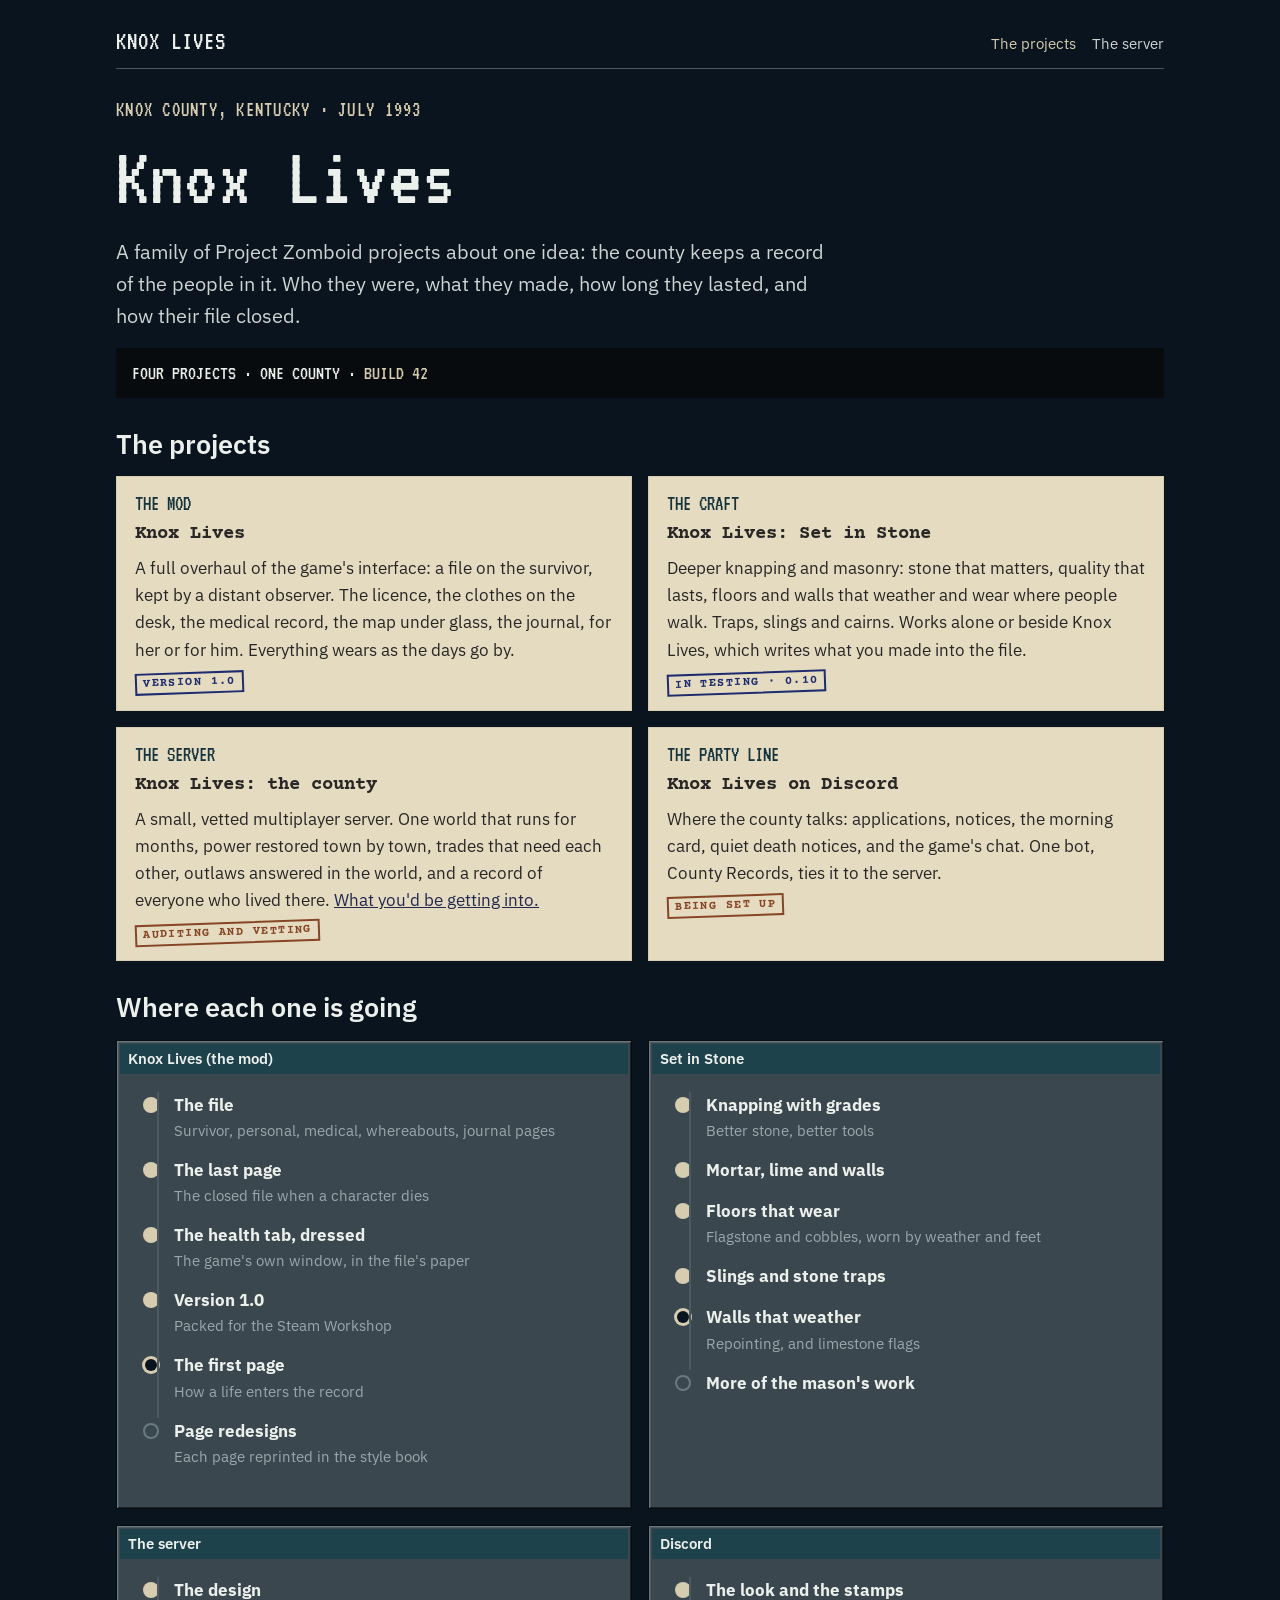
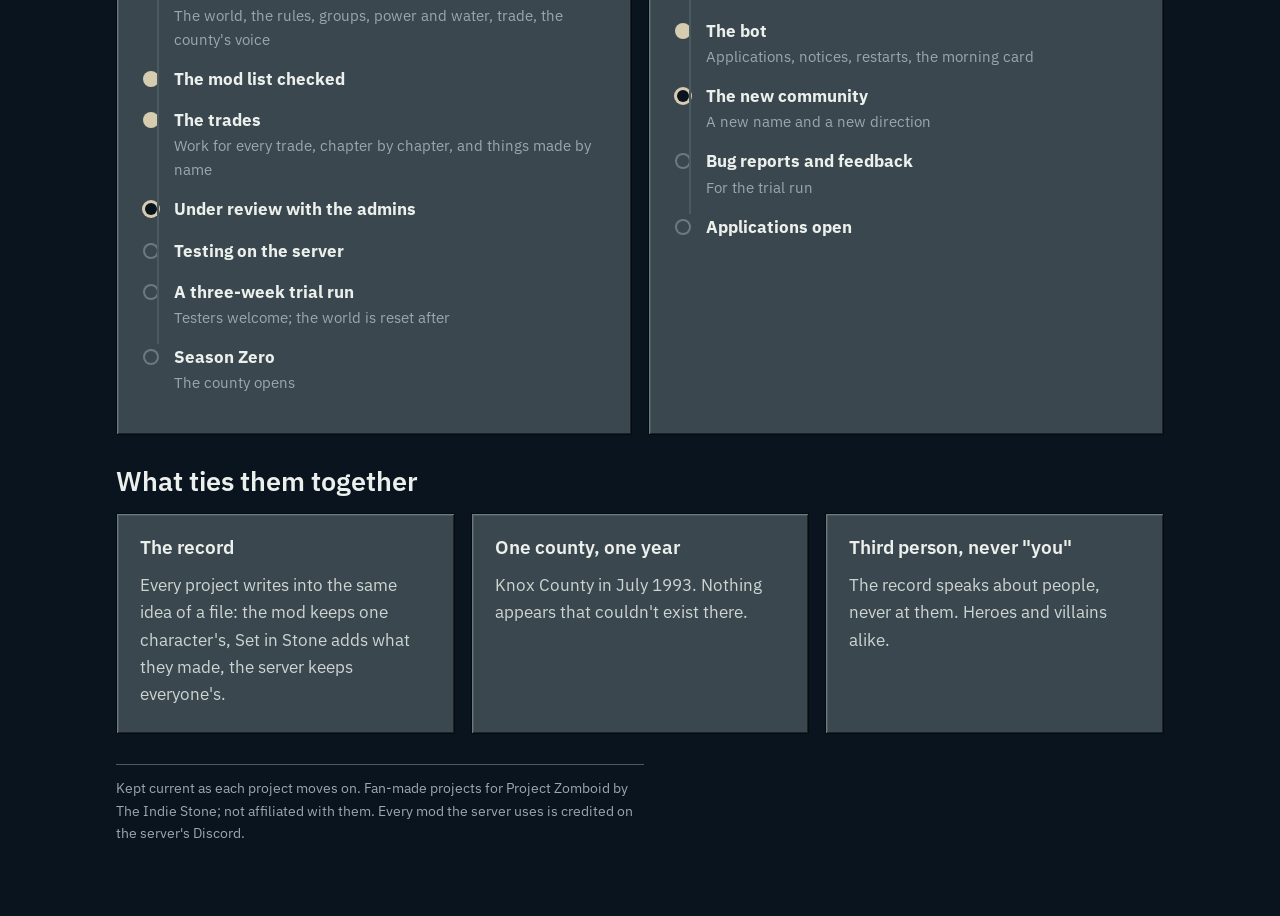
==== index.html @ 2c4558ef "The server's road: the trades designed; the admins' briefing rebuilt with the trades' choices Co-Aut" ====
<!DOCTYPE html>
<html lang="en">
<head>
<meta charset="UTF-8">
<meta name="robots" content="noindex, nofollow">
<meta name="viewport" content="width=device-width, initial-scale=1, viewport-fit=cover">
<title>Knox Lives</title>
<meta name="description" content="Knox Lives: a Project Zomboid mod, a stone-working mod, and a small vetted server set in Knox County, July 1993. What each is, where it stands, and what comes next.">
<link rel="preconnect" href="https://fonts.googleapis.com">
<link rel="stylesheet" href="https://fonts.googleapis.com/css2?family=IBM+Plex+Sans:wght@400;600&family=Courier+Prime:wght@400;700&family=VT323&family=Reenie+Beanie&display=swap">
<link rel="stylesheet" href="hub.css">
</head>
<body>
<div class="desk">
  <header class="top"><b>KNOX LIVES</b>
    <nav aria-label="Knox Lives"><a href="index.html" aria-current="page">The projects</a><a href="server.html">The server</a></nav>
  </header>

  <section>
    <p class="eyebrow">Knox County, Kentucky · July 1993</p>
    <h1>Knox Lives</h1>
    <p class="lede">A family of Project Zomboid projects about one idea: the county keeps a record of the people in it. Who they were, what they made, how long they lasted, and how their file closed.</p>
    <div class="term">FOUR PROJECTS · ONE COUNTY · <i>BUILD 42</i></div>
  </section>

  <section aria-labelledby="p">
    <h2 id="p">The projects</h2>
    <div class="grid two">
      <article class="paper"><span class="k">THE MOD</span><h3>Knox Lives</h3>
        <p>A full overhaul of the game's interface: a file on the survivor, kept by a distant observer. The licence, the clothes on the desk, the medical record, the map under glass, the journal, for her or for him. Everything wears as the days go by.</p>
        <span class="stamp navy">version 1.0</span></article>
      <article class="paper"><span class="k">THE CRAFT</span><h3>Knox Lives: Set in Stone</h3>
        <p>Deeper knapping and masonry: stone that matters, quality that lasts, floors and walls that weather and wear where people walk. Traps, slings and cairns. Works alone or beside Knox Lives, which writes what you made into the file.</p>
        <span class="stamp navy">in testing · 0.10</span></article>
      <article class="paper"><span class="k">THE SERVER</span><h3>Knox Lives: the county</h3>
        <p>A small, vetted multiplayer server. One world that runs for months, power restored town by town, trades that need each other, outlaws answered in the world, and a record of everyone who lived there. <a href="server.html">What you'd be getting into.</a></p>
        <span class="stamp sun">auditing and vetting</span></article>
      <article class="paper"><span class="k">THE PARTY LINE</span><h3>Knox Lives on Discord</h3>
        <p>Where the county talks: applications, notices, the morning card, quiet death notices, and the game's chat. One bot, County Records, ties it to the server.</p>
        <span class="stamp sun">being set up</span></article>
    </div>
  </section>

  <section aria-labelledby="r">
    <h2 id="r">Where each one is going</h2>
    <div class="grid two">
      <div class="win"><div class="tb">Knox Lives (the mod)</div><div class="wb"><ol class="road">
        <li class="done"><div><b>The file</b><span>Survivor, personal, medical, whereabouts, journal pages</span></div></li>
        <li class="done"><div><b>The last page</b><span>The closed file when a character dies</span></div></li>
        <li class="done"><div><b>The health tab, dressed</b><span>The game's own window, in the file's paper</span></div></li>
        <li class="done"><div><b>Version 1.0</b><span>Packed for the Steam Workshop</span></div></li>
        <li class="now"><div><b>The first page</b><span>How a life enters the record</span></div></li>
        <li><div><b>Page redesigns</b><span>Each page reprinted in the style book</span></div></li>
      </ol></div></div>
      <div class="win"><div class="tb">Set in Stone</div><div class="wb"><ol class="road">
        <li class="done"><div><b>Knapping with grades</b><span>Better stone, better tools</span></div></li>
        <li class="done"><div><b>Mortar, lime and walls</b></div></li>
        <li class="done"><div><b>Floors that wear</b><span>Flagstone and cobbles, worn by weather and feet</span></div></li>
        <li class="done"><div><b>Slings and stone traps</b></div></li>
        <li class="now"><div><b>Walls that weather</b><span>Repointing, and limestone flags</span></div></li>
        <li><div><b>More of the mason's work</b></div></li>
      </ol></div></div>
      <div class="win"><div class="tb">The server</div><div class="wb"><ol class="road">
        <li class="done"><div><b>The design</b><span>The world, the rules, groups, power and water, trade, the county's voice</span></div></li>
        <li class="done"><div><b>The mod list checked</b></div></li>
        <li class="done"><div><b>The trades</b><span>Work for every trade, chapter by chapter, and things made by name</span></div></li>
        <li class="now"><div><b>Under review with the admins</b></div></li>
        <li><div><b>Testing on the server</b></div></li>
        <li><div><b>A three-week trial run</b><span>Testers welcome; the world is reset after</span></div></li>
        <li><div><b>Season Zero</b><span>The county opens</span></div></li>
      </ol></div></div>
      <div class="win"><div class="tb">Discord</div><div class="wb"><ol class="road">
        <li class="done"><div><b>The look and the stamps</b></div></li>
        <li class="done"><div><b>The bot</b><span>Applications, notices, restarts, the morning card</span></div></li>
        <li class="now"><div><b>The new community</b><span>A new name and a new direction</span></div></li>
        <li><div><b>Bug reports and feedback</b><span>For the trial run</span></div></li>
        <li><div><b>Applications open</b></div></li>
      </ol></div></div>
    </div>
  </section>

  <section aria-labelledby="w">
    <h2 id="w">What ties them together</h2>
    <div class="grid">
      <div class="win"><div class="wb"><h3>The record</h3><p>Every project writes into the same idea of a file: the mod keeps one character's, Set in Stone adds what they made, the server keeps everyone's.</p></div></div>
      <div class="win"><div class="wb"><h3>One county, one year</h3><p>Knox County in July 1993. Nothing appears that couldn't exist there.</p></div></div>
      <div class="win"><div class="wb"><h3>Third person, never "you"</h3><p>The record speaks about people, never at them. Heroes and villains alike.</p></div></div>
    </div>
  </section>

  <p class="foot">Kept current as each project moves on. Fan-made projects for Project Zomboid by The Indie Stone; not affiliated with them. Every mod the server uses is credited on the server's Discord.</p>
</div>
</body>
</html>
---- hub.css ----
/* Knox Lives: the county's look, Sign-off (the style book's night, the county's steel cabinet, bone and cream paper with a rust top, sodium the one loud light). The room is the night; paper is the brightest thing on screen; one burnt orange, used rarely. */
:root{
  color-scheme: dark;
  --night:#0A141E; --face:#3B474E; --hi:#6A7A82; --lt:#4B5960; --shadow:#1A2328; --dark:#070B0E;
  --title:#1E424C; --title-deep:#17333B; --title-off:#283238;
  --glow:#ECF0EC; --text:#CDD5D3; --mute:#9AA8AE; --sun:#D6CCB0; --loud:#EE8642;
  --paper:#E5DBC1; --paper-2:#D6CCB0; --ink:#282725; --ballpoint:#22284E; --pencil:#46464A; --stamp:#1E2C6E;
  --ui:"IBM Plex Sans", Arial, sans-serif; --typed:"Courier Prime", "Courier New", monospace;
  --term:"VT323", "Courier New", monospace; --hand:"Reenie Beanie", cursive;
}
*{box-sizing:border-box}
html{background:var(--night)}
body{background:var(--night);color:var(--text);font:17px/1.6 var(--ui);margin:0}
.desk{max-width:1080px;margin:0 auto;padding-block:28px 72px;padding-left:max(16px, env(safe-area-inset-left, 0px));padding-right:max(16px, env(safe-area-inset-right, 0px));display:flex;flex-direction:column;gap:30px}
a{color:#D6CCB0}
a:focus-visible,summary:focus-visible{outline:1px dotted var(--glow);outline-offset:2px}
.top{display:flex;flex-wrap:wrap;justify-content:space-between;align-items:baseline;gap:8px 20px;border-bottom:1px solid var(--lt);padding-bottom:12px}
.top b{font:400 26px/1 var(--term);color:var(--glow);letter-spacing:.04em}
.top nav{display:flex;flex-wrap:wrap;gap:4px 16px;font-size:15px}
.top nav a{color:var(--text);text-decoration:none}
.top nav a[aria-current]{color:var(--sun)}
h1{font:400 clamp(48px,8vw,84px)/1 var(--term);color:var(--glow);margin:0;text-wrap:balance}
h2{font:600 27px/1.2 var(--ui);color:var(--glow);margin:0;text-wrap:balance}
h3{font:600 19px/1.3 var(--ui);color:var(--glow);margin:0}
p{margin:0;max-width:66ch} ul{margin:0;padding-left:22px} li+li{margin-top:5px}
.eyebrow{font:400 21px/1 var(--term);color:var(--sun);letter-spacing:.06em;text-transform:uppercase;margin:0}
.lede{font-size:20px;max-width:60ch}
section{display:flex;flex-direction:column;gap:16px}
.win{background:var(--face);border:1px solid var(--dark);box-shadow:inset 1px 1px 0 var(--hi), inset -1px -1px 0 var(--shadow), inset 2px 2px 0 var(--lt);padding:3px;min-width:0}
.tb{background:var(--title);color:var(--glow);font-weight:600;font-size:15px;padding:3px 8px}
.wb{padding:18px 20px 22px;display:flex;flex-direction:column;gap:12px;min-width:0}
.grid{display:grid;grid-template-columns:repeat(auto-fit,minmax(280px,1fr));gap:16px}
.grid>*{min-width:0}
.paper{background:var(--paper);color:var(--ink);border:1px solid var(--paper-2);padding:16px 18px;display:flex;flex-direction:column;gap:8px}
.paper h3{color:var(--ink);font-family:var(--typed);font-size:19px}
.paper a{color:var(--ballpoint)}
.k{font:400 21px/1 var(--term);color:var(--title-deep)}
.stamp{display:inline-block;font:700 12px/1 var(--typed);letter-spacing:.12em;text-transform:uppercase;padding:3px 6px;border:2px solid currentColor;transform:rotate(-2deg);white-space:nowrap;align-self:flex-start}
.stamp.navy{color:var(--stamp)} .stamp.sun{color:#864626}
.win .stamp.navy{color:#AFC0F0} .win .stamp.sun{color:var(--sun)}
.road{list-style:none;padding:0;margin:0;display:flex;flex-direction:column;gap:0}
.road li{display:grid;grid-template-columns:22px minmax(0,1fr);gap:0 12px;margin:0}
.road li::before{content:"";width:12px;height:12px;border-radius:50%;margin:7px 5px 0;background:var(--face);box-shadow:0 0 0 2px var(--hi)}
.road li.done::before{background:var(--sun);box-shadow:0 0 0 2px var(--sun)}
.road li.now::before{background:var(--night);box-shadow:0 0 0 3px var(--sun)}
.road li>div{padding-bottom:14px;border-left:2px solid var(--lt);margin-left:-17px;padding-left:15px}
.road li:last-child>div{border-left-color:transparent}
.road b{color:var(--glow)}
.road span{display:block;font-size:15px;color:var(--mute)}
.term{background:var(--dark);color:var(--glow);font:20px/1.3 var(--term);padding:12px 16px}
.term i{font-style:normal;color:var(--sun)}
.foot{color:var(--mute);font-size:14px;border-top:1px solid var(--lt);padding-top:12px}
.pencil{font:400 27px/1.1 var(--hand);color:#CDD5D3}
table{border-collapse:collapse;width:100%;font-size:15.5px}
th,td{text-align:left;vertical-align:top;padding:8px 10px;border-bottom:1px solid var(--lt)}
th{background:var(--title-off);color:var(--glow)}
.tw{overflow-x:auto;max-width:100%}
.grid.two{grid-template-columns:repeat(auto-fit,minmax(min(100%,420px),1fr))}
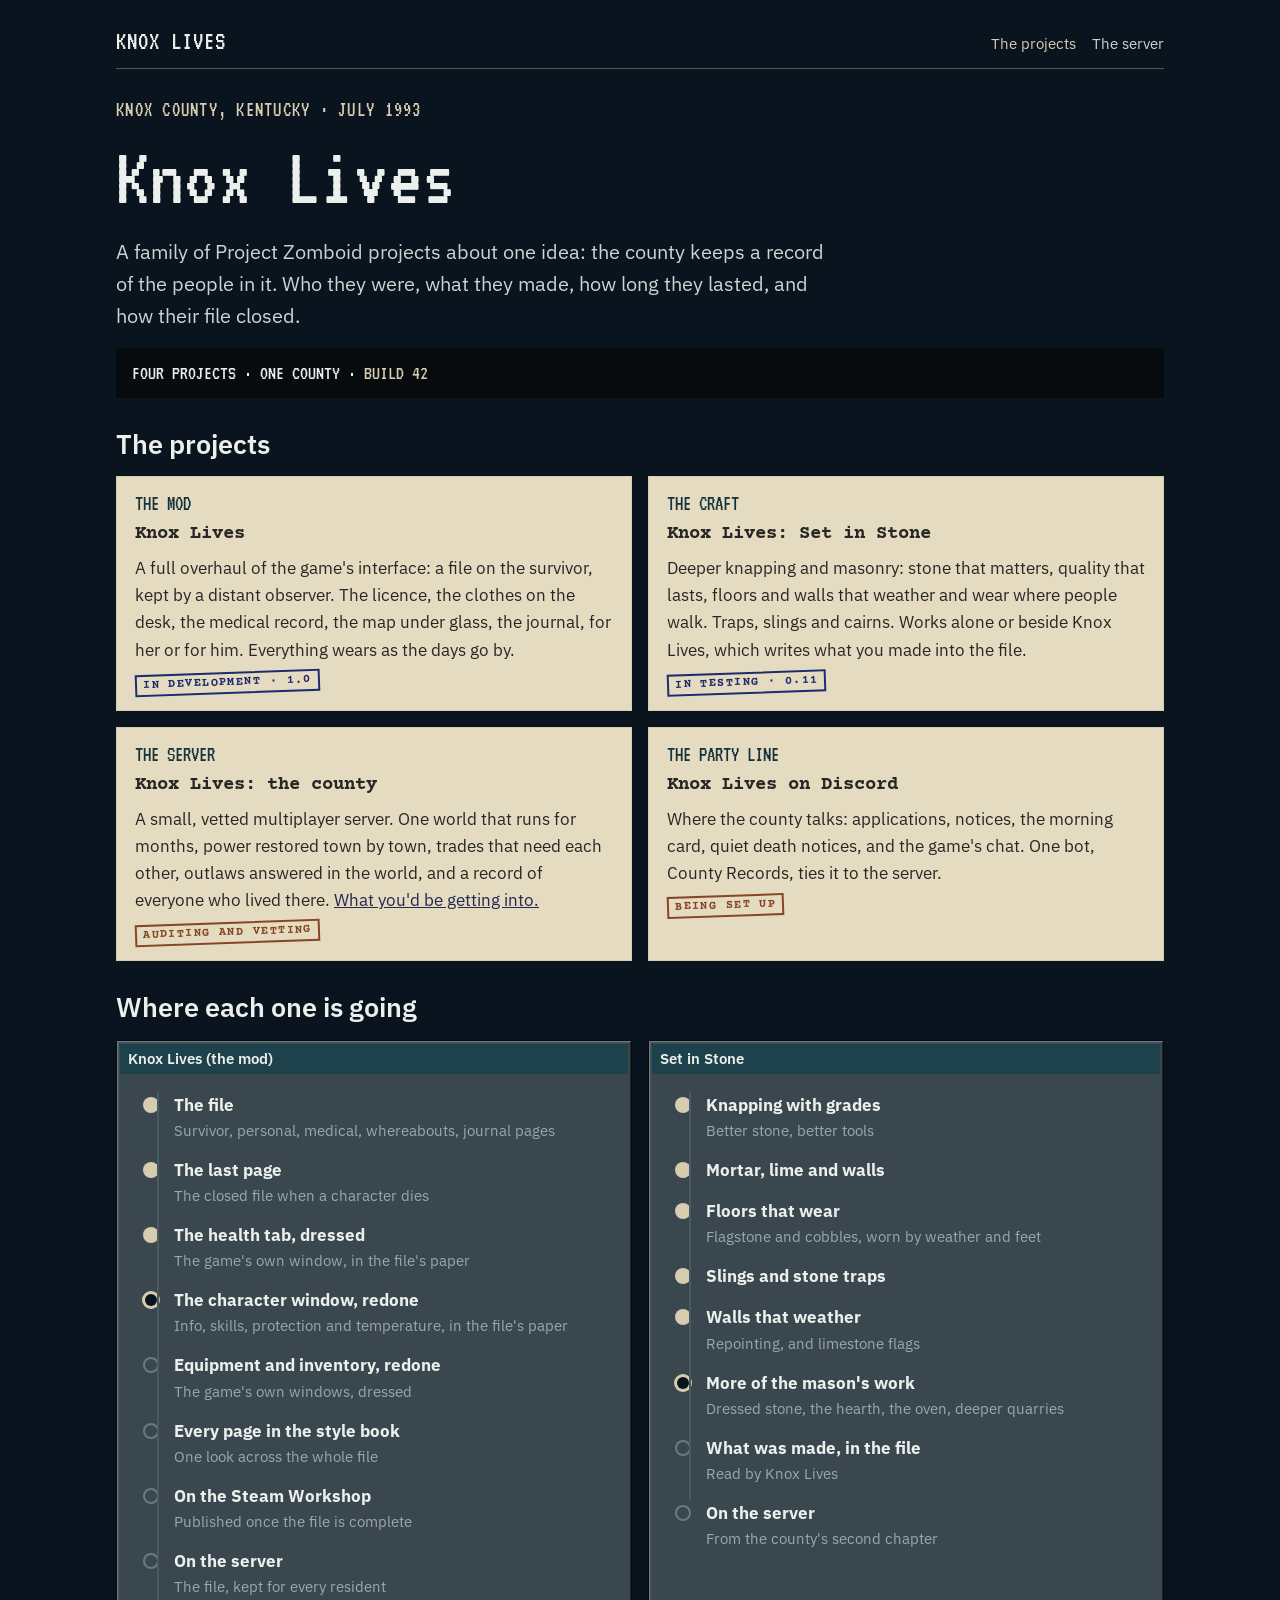
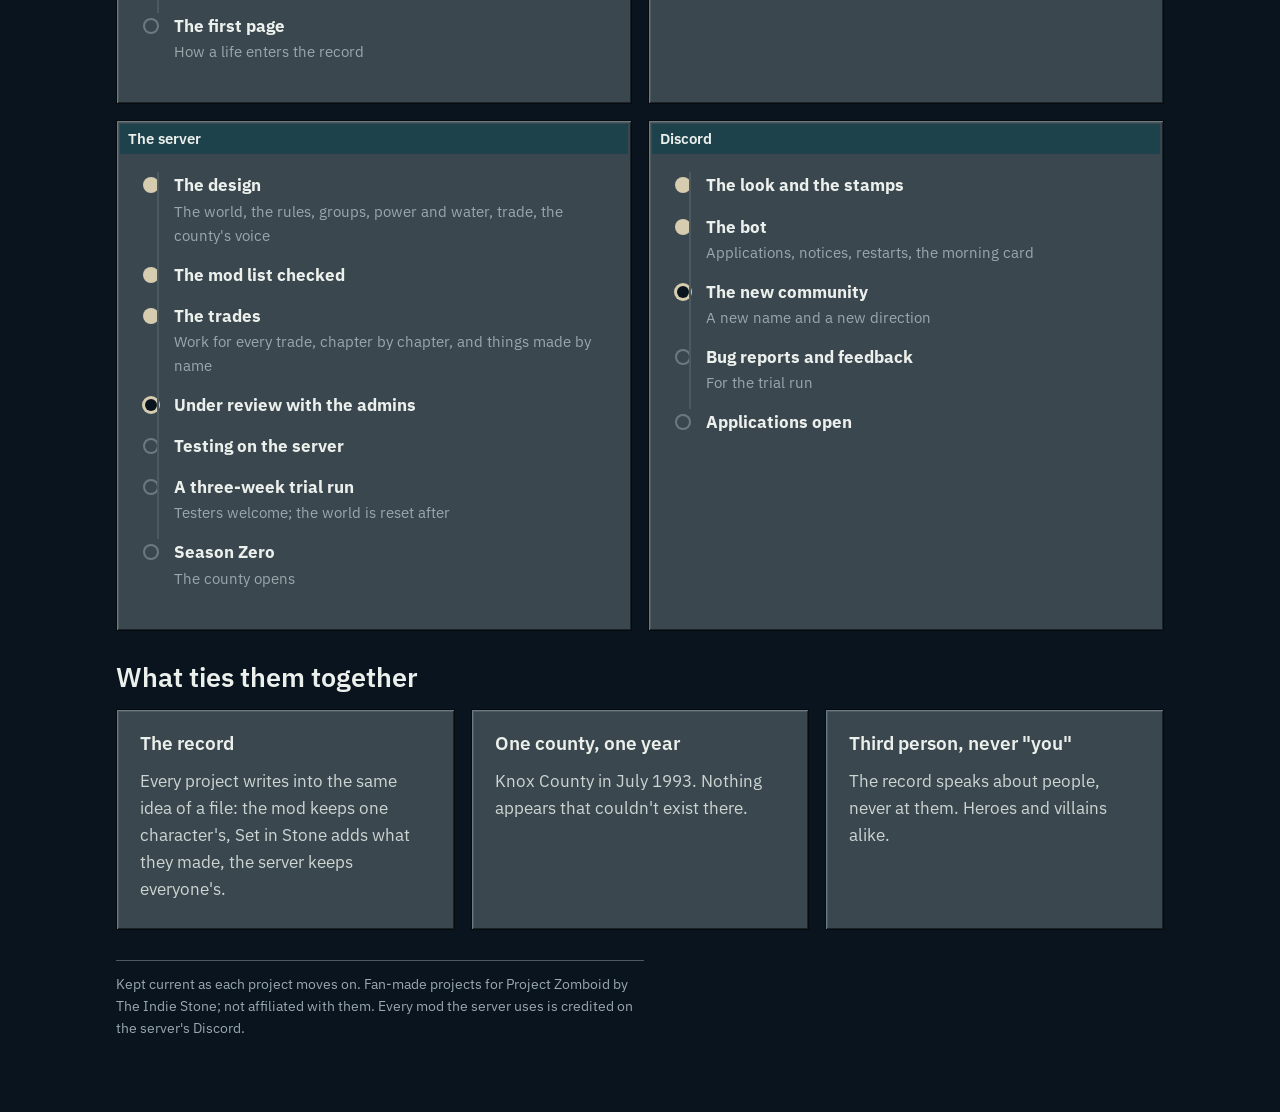
==== commit 6f3065a6: "The roads after 8 Nov: Knox Lives' overhauls before the Workshop, then the server; Set in Stone's wa" ====
--- a/index.html
+++ b/index.html
@@ -28,10 +28,10 @@
     <div class="grid two">
       <article class="paper"><span class="k">THE MOD</span><h3>Knox Lives</h3>
         <p>A full overhaul of the game's interface: a file on the survivor, kept by a distant observer. The licence, the clothes on the desk, the medical record, the map under glass, the journal, for her or for him. Everything wears as the days go by.</p>
-        <span class="stamp navy">version 1.0</span></article>
+        <span class="stamp navy">in development · 1.0</span></article>
       <article class="paper"><span class="k">THE CRAFT</span><h3>Knox Lives: Set in Stone</h3>
         <p>Deeper knapping and masonry: stone that matters, quality that lasts, floors and walls that weather and wear where people walk. Traps, slings and cairns. Works alone or beside Knox Lives, which writes what you made into the file.</p>
-        <span class="stamp navy">in testing · 0.10</span></article>
+        <span class="stamp navy">in testing · 0.11</span></article>
       <article class="paper"><span class="k">THE SERVER</span><h3>Knox Lives: the county</h3>
         <p>A small, vetted multiplayer server. One world that runs for months, power restored town by town, trades that need each other, outlaws answered in the world, and a record of everyone who lived there. <a href="server.html">What you'd be getting into.</a></p>
         <span class="stamp sun">auditing and vetting</span></article>
@@ -48,17 +48,22 @@
         <li class="done"><div><b>The file</b><span>Survivor, personal, medical, whereabouts, journal pages</span></div></li>
         <li class="done"><div><b>The last page</b><span>The closed file when a character dies</span></div></li>
         <li class="done"><div><b>The health tab, dressed</b><span>The game's own window, in the file's paper</span></div></li>
-        <li class="done"><div><b>Version 1.0</b><span>Packed for the Steam Workshop</span></div></li>
-        <li class="now"><div><b>The first page</b><span>How a life enters the record</span></div></li>
-        <li><div><b>Page redesigns</b><span>Each page reprinted in the style book</span></div></li>
+        <li class="now"><div><b>The character window, redone</b><span>Info, skills, protection and temperature, in the file's paper</span></div></li>
+        <li><div><b>Equipment and inventory, redone</b><span>The game's own windows, dressed</span></div></li>
+        <li><div><b>Every page in the style book</b><span>One look across the whole file</span></div></li>
+        <li><div><b>On the Steam Workshop</b><span>Published once the file is complete</span></div></li>
+        <li><div><b>On the server</b><span>The file, kept for every resident</span></div></li>
+        <li><div><b>The first page</b><span>How a life enters the record</span></div></li>
       </ol></div></div>
       <div class="win"><div class="tb">Set in Stone</div><div class="wb"><ol class="road">
         <li class="done"><div><b>Knapping with grades</b><span>Better stone, better tools</span></div></li>
         <li class="done"><div><b>Mortar, lime and walls</b></div></li>
         <li class="done"><div><b>Floors that wear</b><span>Flagstone and cobbles, worn by weather and feet</span></div></li>
         <li class="done"><div><b>Slings and stone traps</b></div></li>
-        <li class="now"><div><b>Walls that weather</b><span>Repointing, and limestone flags</span></div></li>
-        <li><div><b>More of the mason's work</b></div></li>
+        <li class="done"><div><b>Walls that weather</b><span>Repointing, and limestone flags</span></div></li>
+        <li class="now"><div><b>More of the mason's work</b><span>Dressed stone, the hearth, the oven, deeper quarries</span></div></li>
+        <li><div><b>What was made, in the file</b><span>Read by Knox Lives</span></div></li>
+        <li><div><b>On the server</b><span>From the county's second chapter</span></div></li>
       </ol></div></div>
       <div class="win"><div class="tb">The server</div><div class="wb"><ol class="road">
         <li class="done"><div><b>The design</b><span>The world, the rules, groups, power and water, trade, the county's voice</span></div></li>
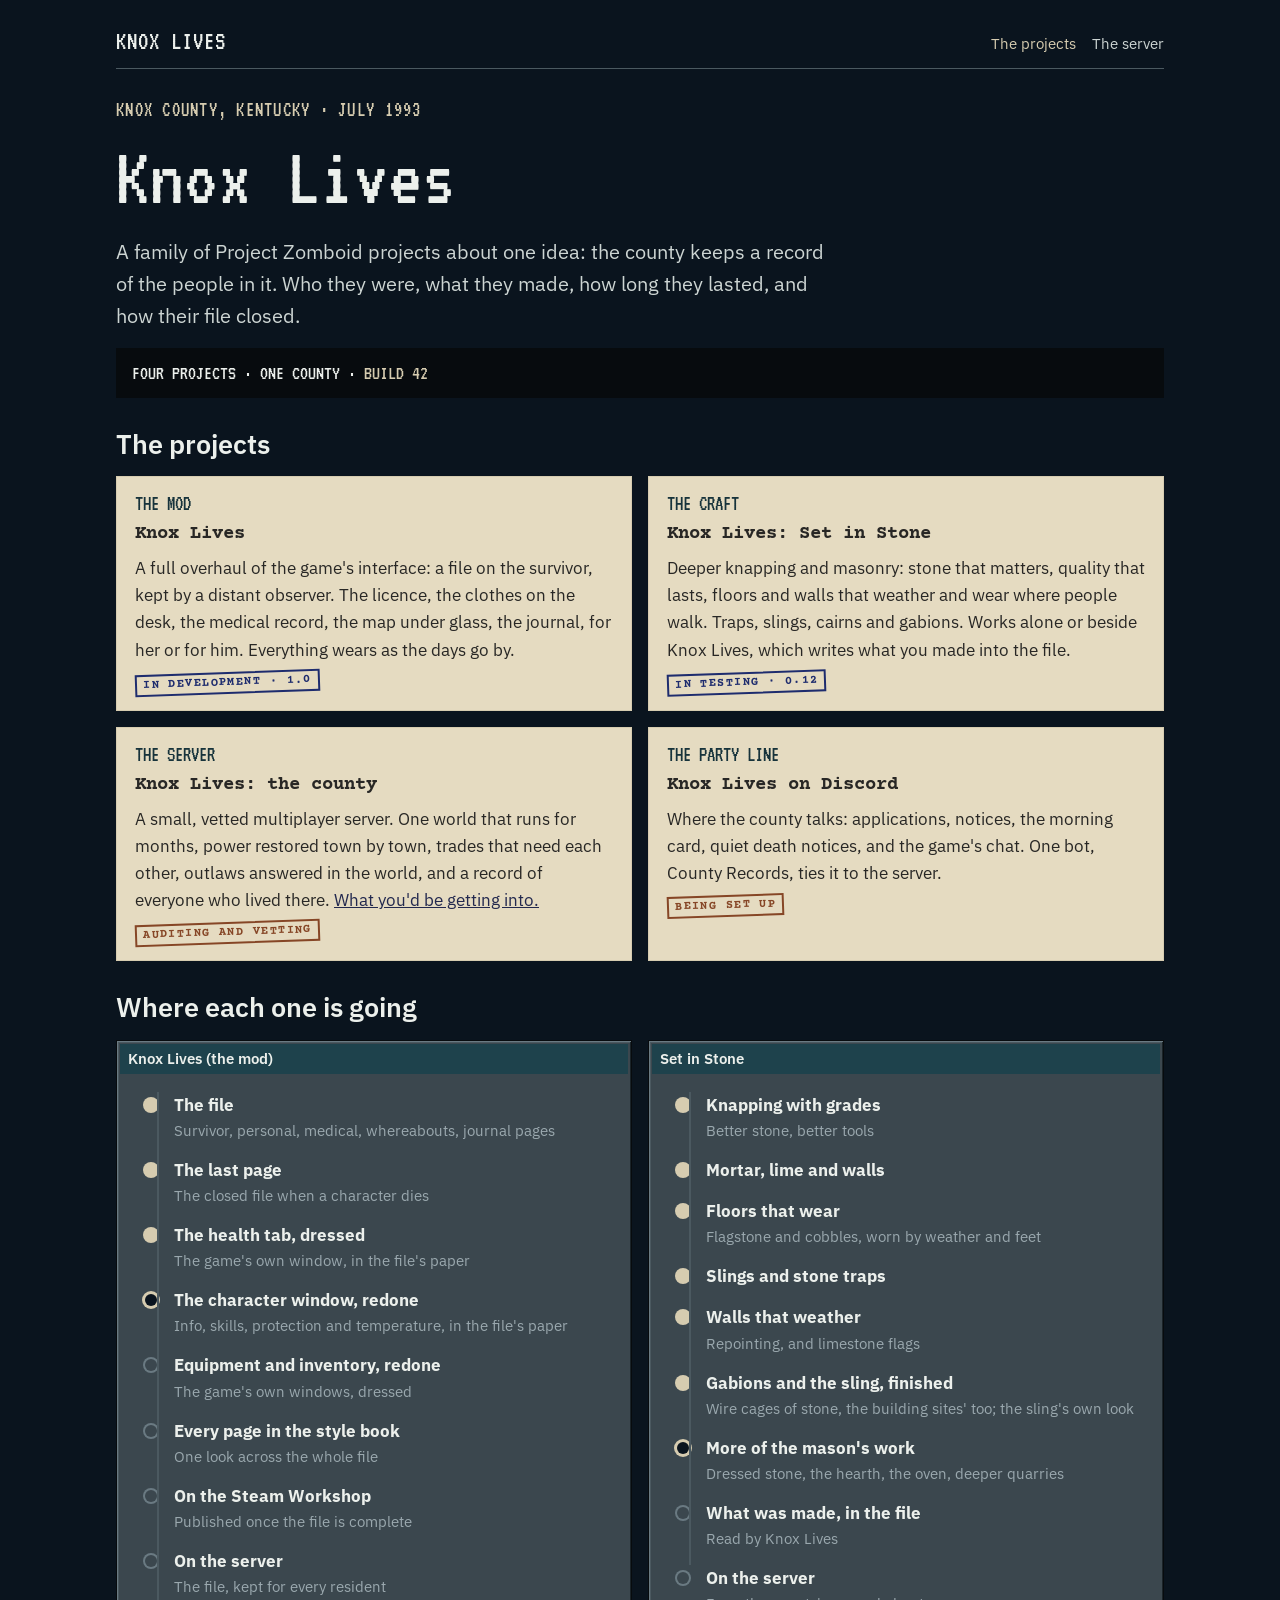
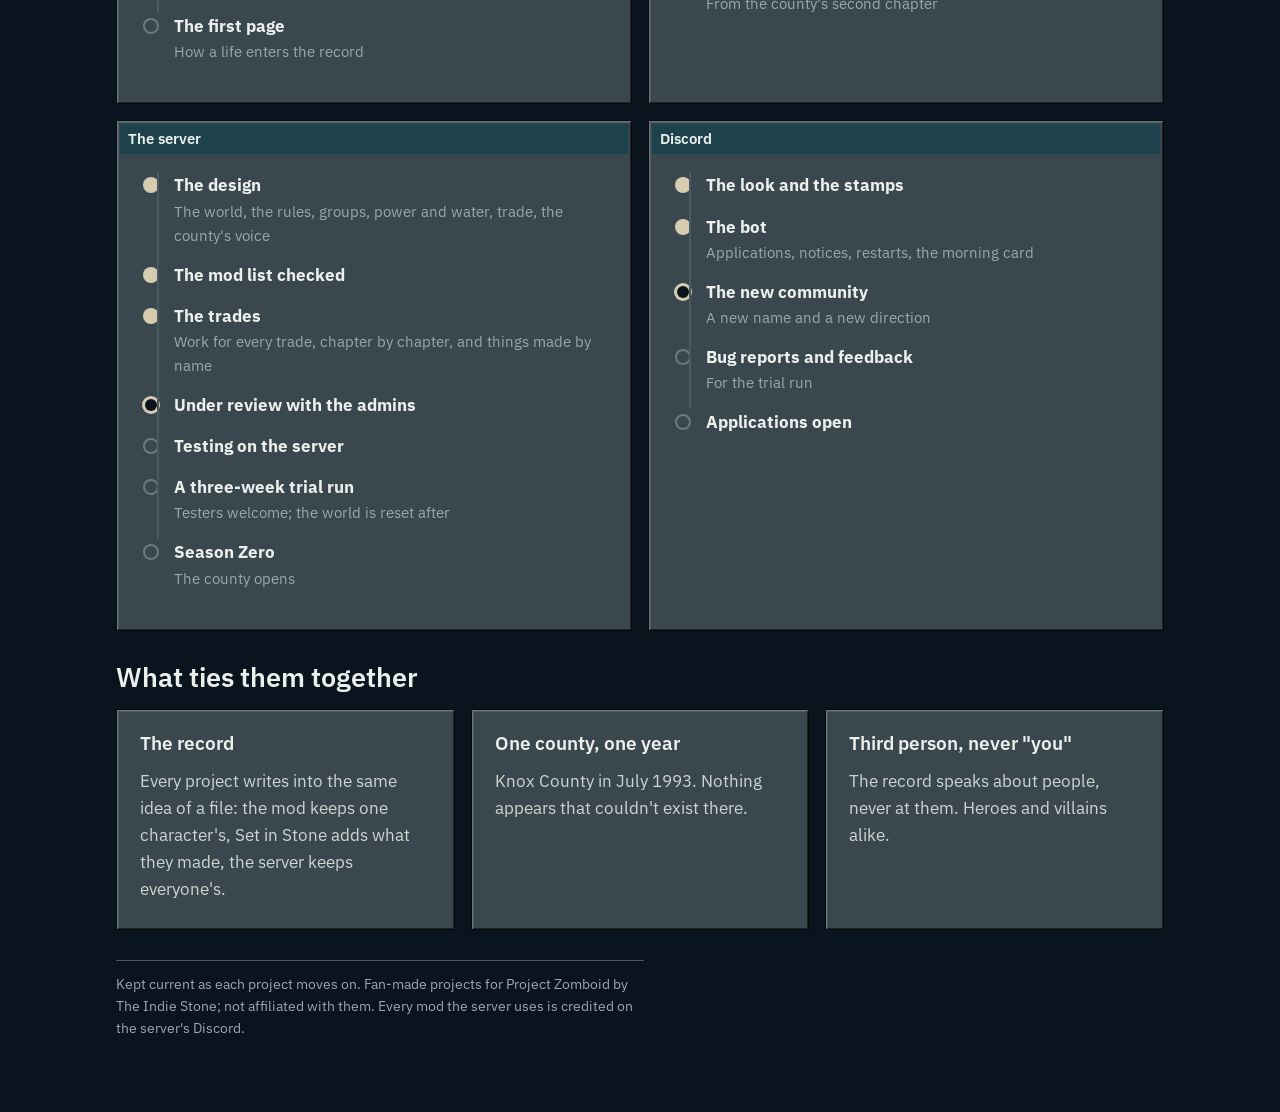
==== commit 91740382: "Set in Stone 0.12 seen in game: gabions and the sling finished on its road Co-Authored-By: Claude Op" ====
--- a/index.html
+++ b/index.html
@@ -30,8 +30,8 @@
         <p>A full overhaul of the game's interface: a file on the survivor, kept by a distant observer. The licence, the clothes on the desk, the medical record, the map under glass, the journal, for her or for him. Everything wears as the days go by.</p>
         <span class="stamp navy">in development · 1.0</span></article>
       <article class="paper"><span class="k">THE CRAFT</span><h3>Knox Lives: Set in Stone</h3>
-        <p>Deeper knapping and masonry: stone that matters, quality that lasts, floors and walls that weather and wear where people walk. Traps, slings and cairns. Works alone or beside Knox Lives, which writes what you made into the file.</p>
-        <span class="stamp navy">in testing · 0.11</span></article>
+        <p>Deeper knapping and masonry: stone that matters, quality that lasts, floors and walls that weather and wear where people walk. Traps, slings, cairns and gabions. Works alone or beside Knox Lives, which writes what you made into the file.</p>
+        <span class="stamp navy">in testing · 0.12</span></article>
       <article class="paper"><span class="k">THE SERVER</span><h3>Knox Lives: the county</h3>
         <p>A small, vetted multiplayer server. One world that runs for months, power restored town by town, trades that need each other, outlaws answered in the world, and a record of everyone who lived there. <a href="server.html">What you'd be getting into.</a></p>
         <span class="stamp sun">auditing and vetting</span></article>
@@ -61,6 +61,7 @@
         <li class="done"><div><b>Floors that wear</b><span>Flagstone and cobbles, worn by weather and feet</span></div></li>
         <li class="done"><div><b>Slings and stone traps</b></div></li>
         <li class="done"><div><b>Walls that weather</b><span>Repointing, and limestone flags</span></div></li>
+        <li class="done"><div><b>Gabions and the sling, finished</b><span>Wire cages of stone, the building sites' too; the sling's own look</span></div></li>
         <li class="now"><div><b>More of the mason's work</b><span>Dressed stone, the hearth, the oven, deeper quarries</span></div></li>
         <li><div><b>What was made, in the file</b><span>Read by Knox Lives</span></div></li>
         <li><div><b>On the server</b><span>From the county's second chapter</span></div></li>
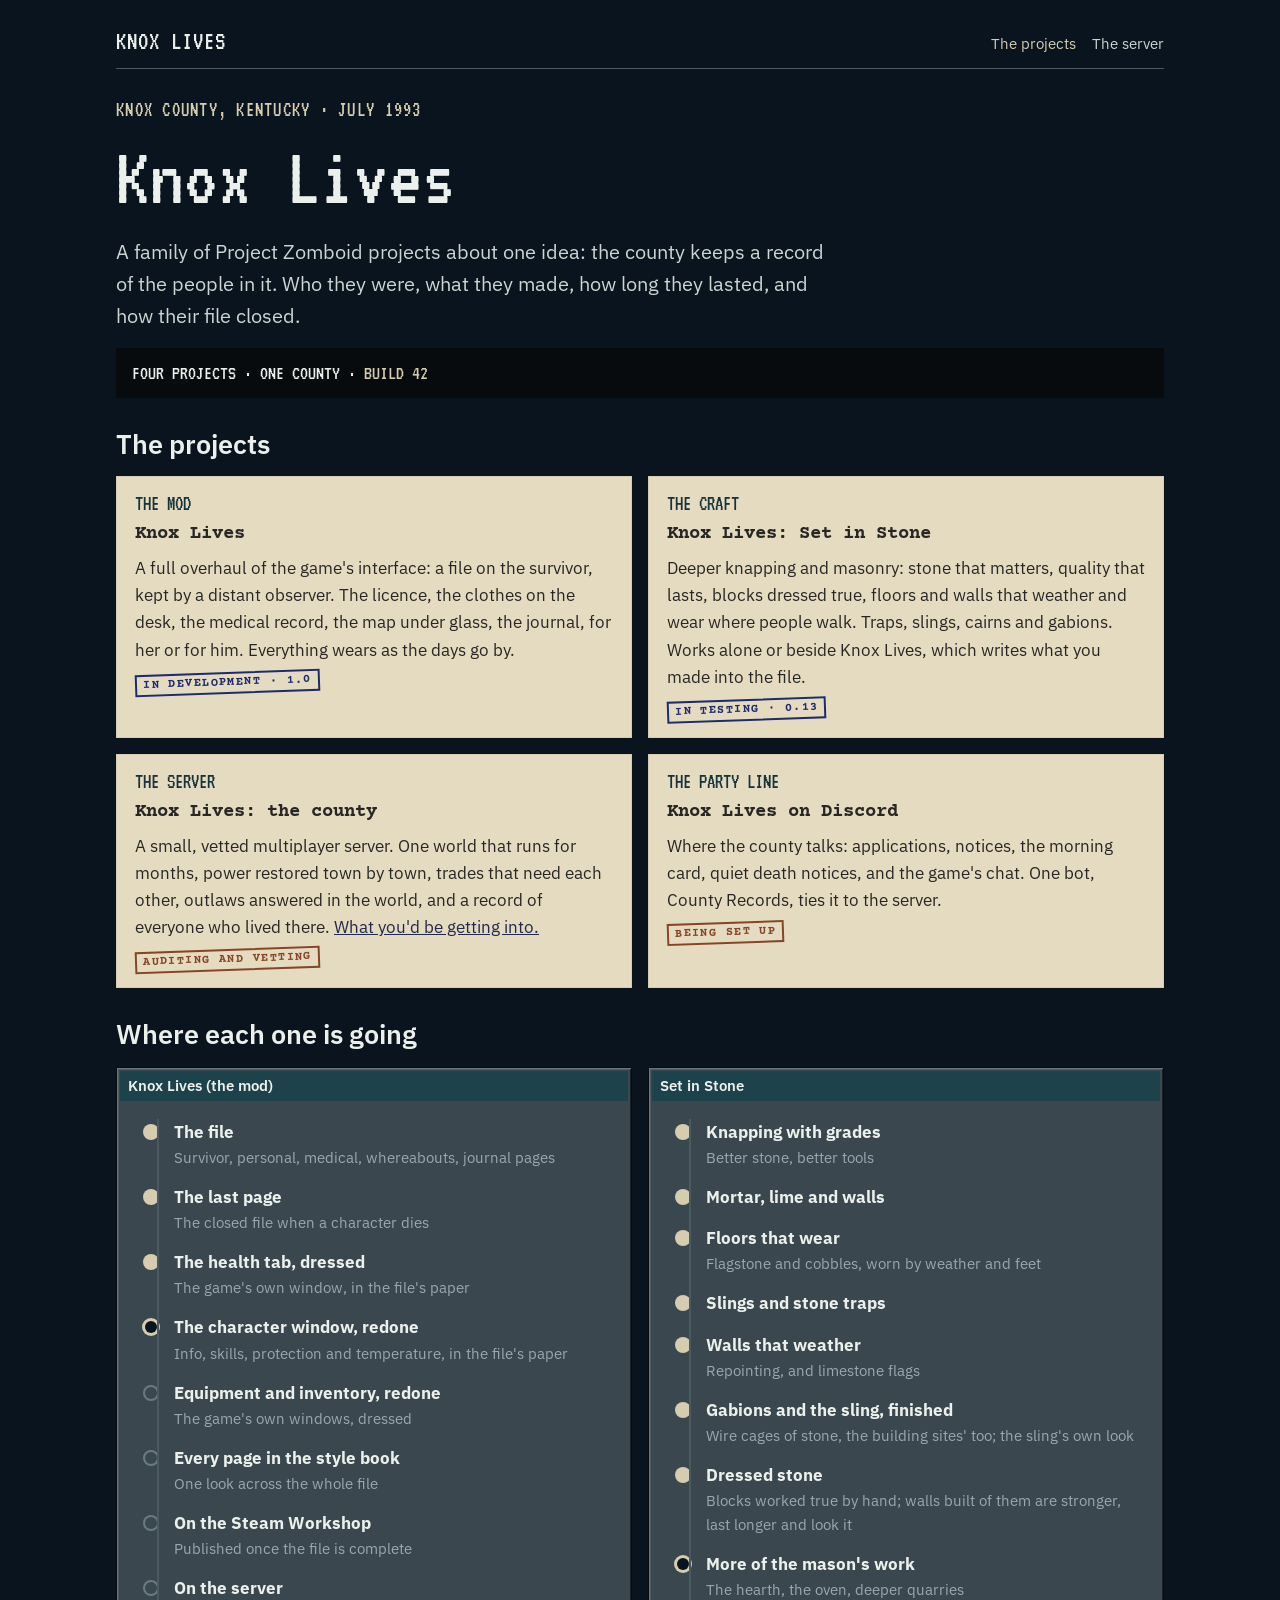
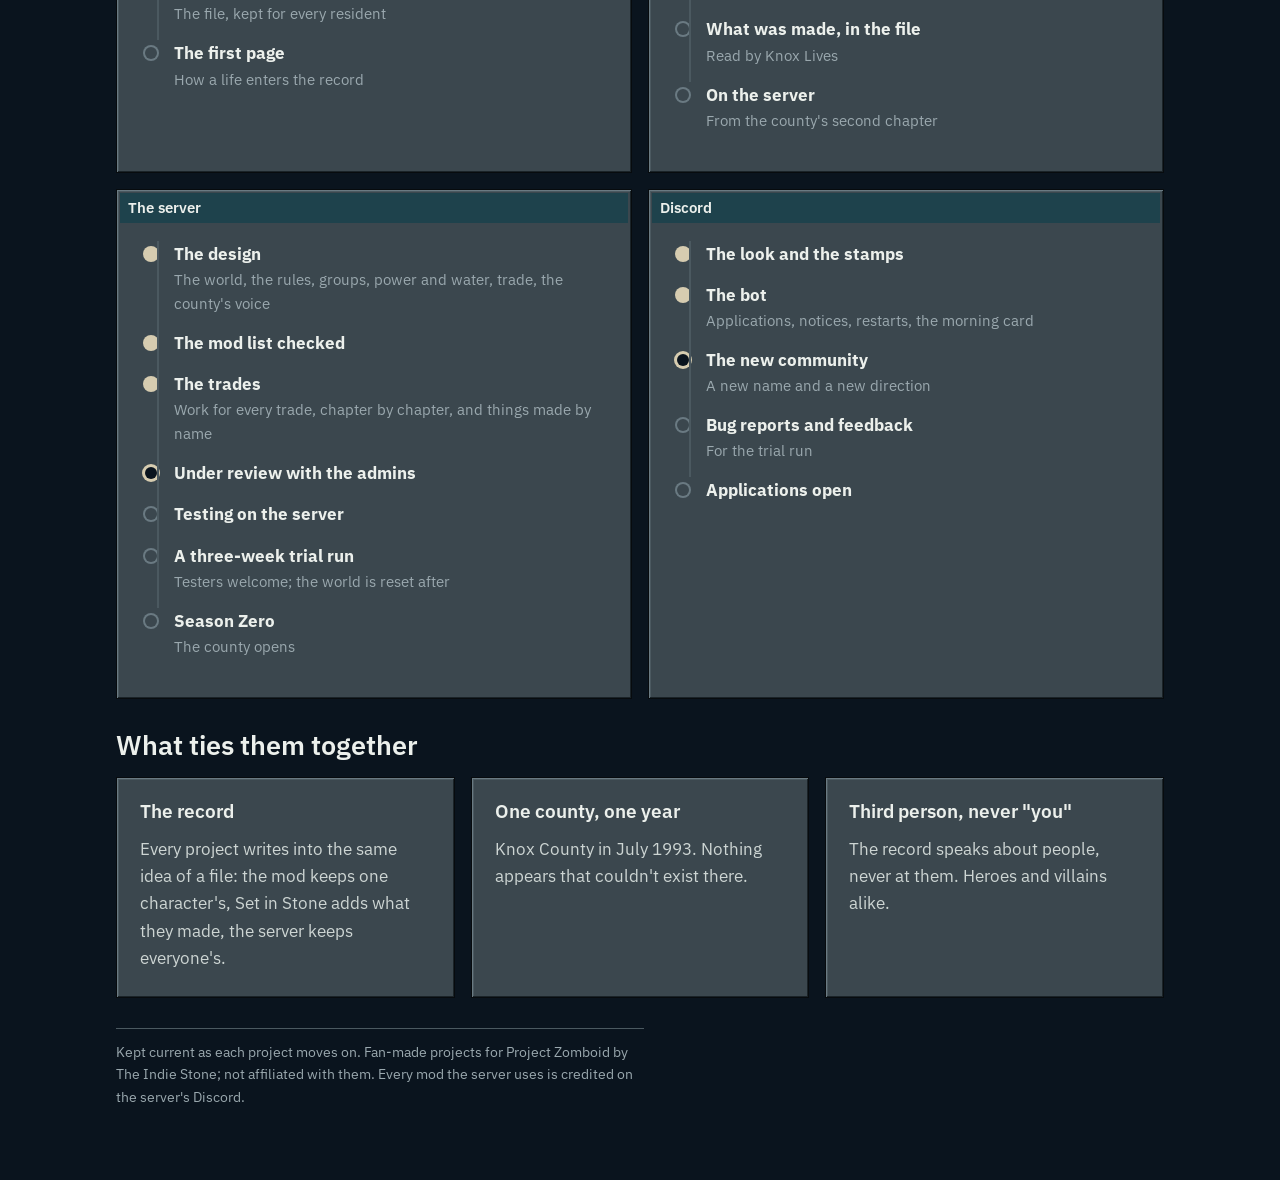
==== commit 97abe849: "Set in Stone: 0.13, dressed stone done on its road Co-Authored-By: Claude Opus 5.5 <noreply@anthropi" ====
--- a/index.html
+++ b/index.html
@@ -30,8 +30,8 @@
         <p>A full overhaul of the game's interface: a file on the survivor, kept by a distant observer. The licence, the clothes on the desk, the medical record, the map under glass, the journal, for her or for him. Everything wears as the days go by.</p>
         <span class="stamp navy">in development · 1.0</span></article>
       <article class="paper"><span class="k">THE CRAFT</span><h3>Knox Lives: Set in Stone</h3>
-        <p>Deeper knapping and masonry: stone that matters, quality that lasts, floors and walls that weather and wear where people walk. Traps, slings, cairns and gabions. Works alone or beside Knox Lives, which writes what you made into the file.</p>
-        <span class="stamp navy">in testing · 0.12</span></article>
+        <p>Deeper knapping and masonry: stone that matters, quality that lasts, blocks dressed true, floors and walls that weather and wear where people walk. Traps, slings, cairns and gabions. Works alone or beside Knox Lives, which writes what you made into the file.</p>
+        <span class="stamp navy">in testing · 0.13</span></article>
       <article class="paper"><span class="k">THE SERVER</span><h3>Knox Lives: the county</h3>
         <p>A small, vetted multiplayer server. One world that runs for months, power restored town by town, trades that need each other, outlaws answered in the world, and a record of everyone who lived there. <a href="server.html">What you'd be getting into.</a></p>
         <span class="stamp sun">auditing and vetting</span></article>
@@ -62,7 +62,8 @@
         <li class="done"><div><b>Slings and stone traps</b></div></li>
         <li class="done"><div><b>Walls that weather</b><span>Repointing, and limestone flags</span></div></li>
         <li class="done"><div><b>Gabions and the sling, finished</b><span>Wire cages of stone, the building sites' too; the sling's own look</span></div></li>
-        <li class="now"><div><b>More of the mason's work</b><span>Dressed stone, the hearth, the oven, deeper quarries</span></div></li>
+        <li class="done"><div><b>Dressed stone</b><span>Blocks worked true by hand; walls built of them are stronger, last longer and look it</span></div></li>
+        <li class="now"><div><b>More of the mason's work</b><span>The hearth, the oven, deeper quarries</span></div></li>
         <li><div><b>What was made, in the file</b><span>Read by Knox Lives</span></div></li>
         <li><div><b>On the server</b><span>From the county's second chapter</span></div></li>
       </ol></div></div>
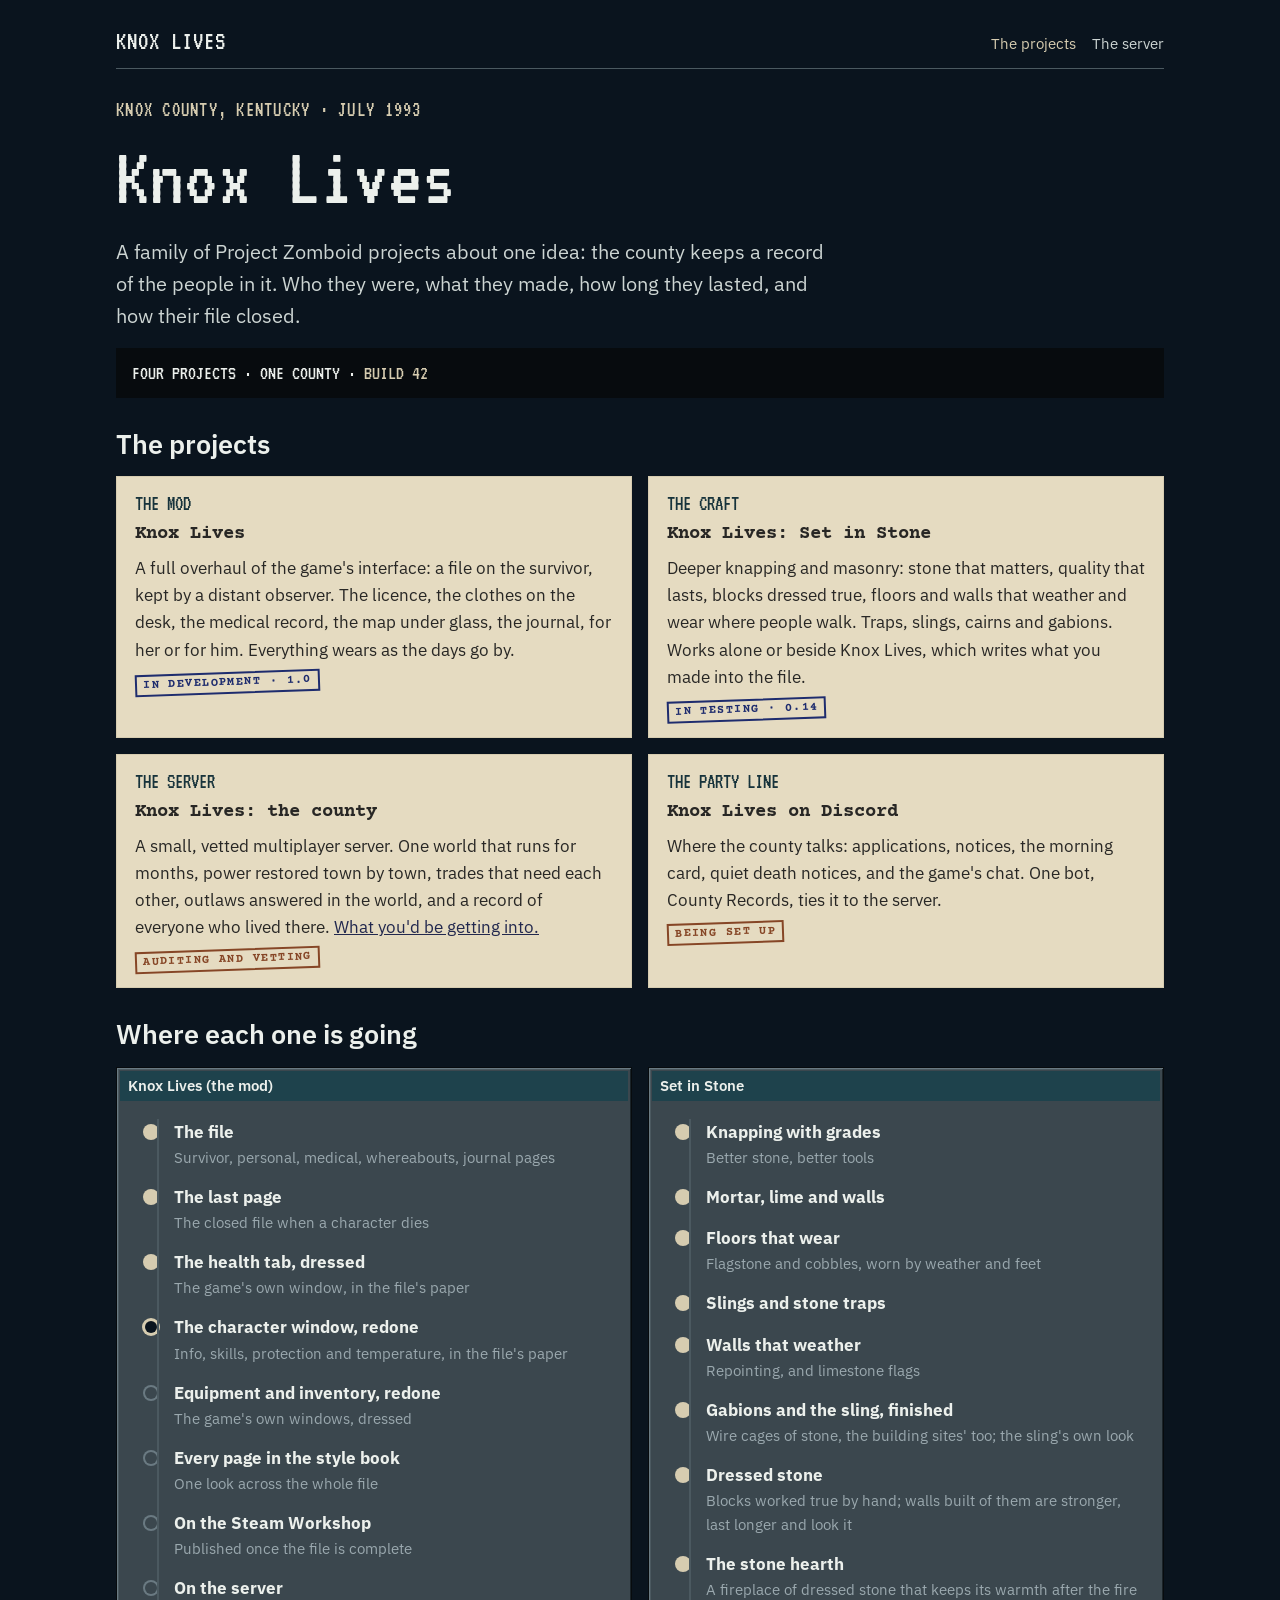
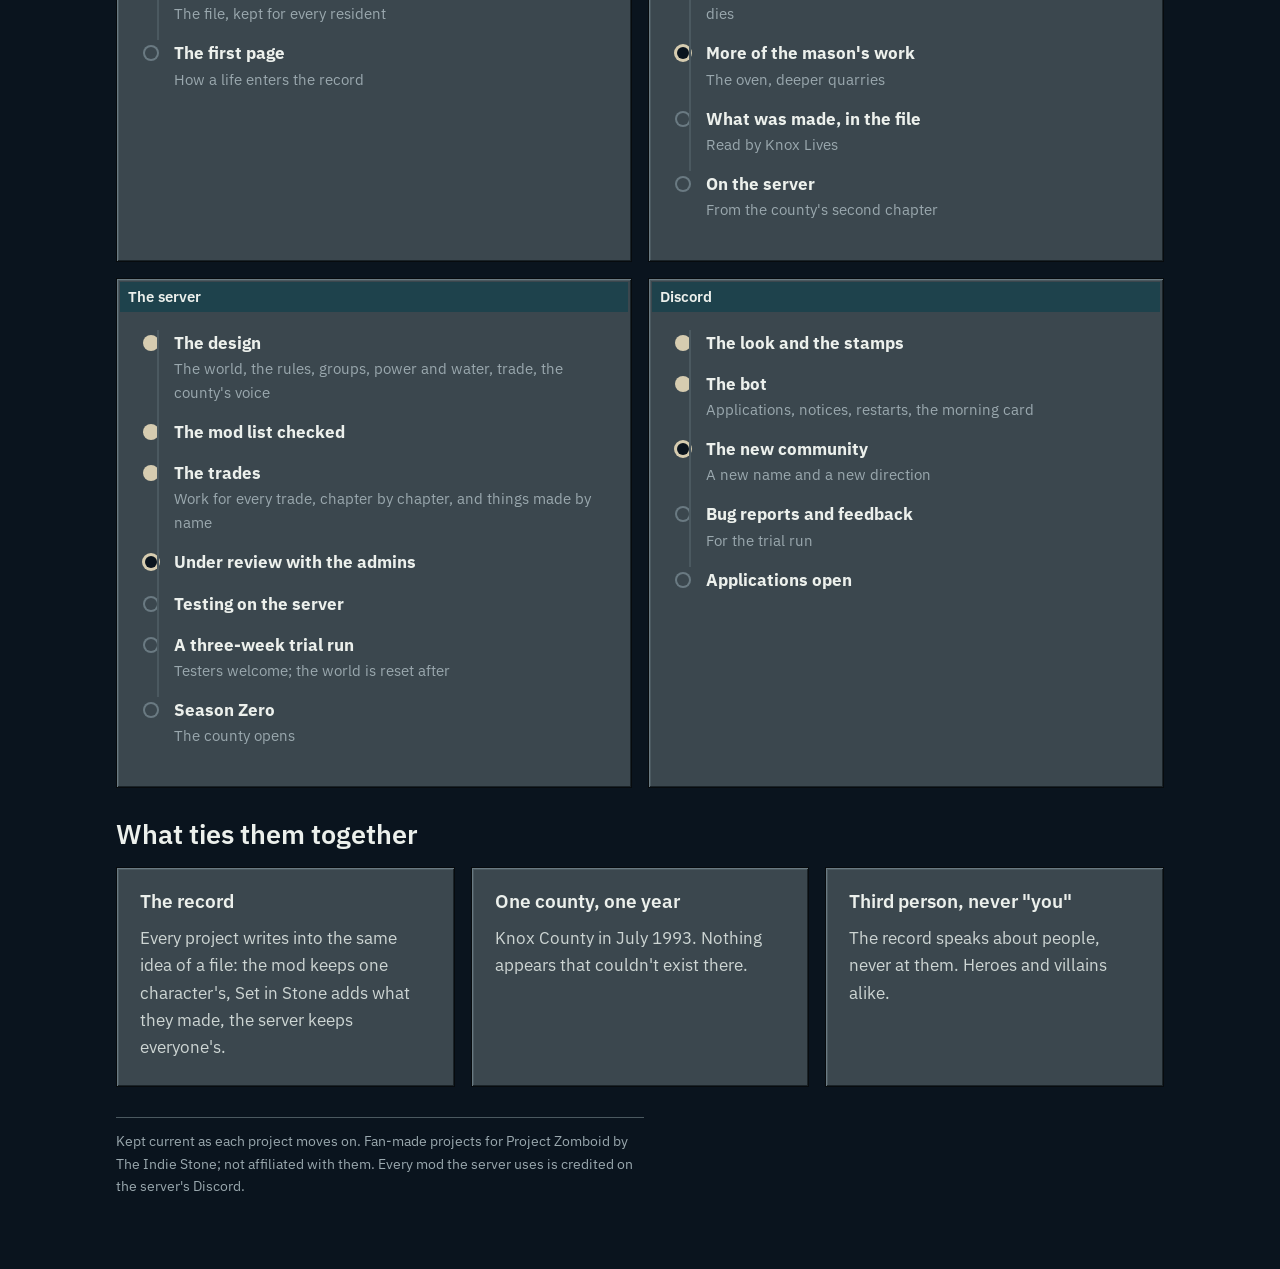
==== commit 6210c847: "Set in Stone: 0.14, the stone hearth done Co-Authored-By: Claude Opus 5.5 <noreply@anthropic.com> Cl" ====
--- a/index.html
+++ b/index.html
@@ -31,7 +31,7 @@
         <span class="stamp navy">in development · 1.0</span></article>
       <article class="paper"><span class="k">THE CRAFT</span><h3>Knox Lives: Set in Stone</h3>
         <p>Deeper knapping and masonry: stone that matters, quality that lasts, blocks dressed true, floors and walls that weather and wear where people walk. Traps, slings, cairns and gabions. Works alone or beside Knox Lives, which writes what you made into the file.</p>
-        <span class="stamp navy">in testing · 0.13</span></article>
+        <span class="stamp navy">in testing · 0.14</span></article>
       <article class="paper"><span class="k">THE SERVER</span><h3>Knox Lives: the county</h3>
         <p>A small, vetted multiplayer server. One world that runs for months, power restored town by town, trades that need each other, outlaws answered in the world, and a record of everyone who lived there. <a href="server.html">What you'd be getting into.</a></p>
         <span class="stamp sun">auditing and vetting</span></article>
@@ -63,7 +63,8 @@
         <li class="done"><div><b>Walls that weather</b><span>Repointing, and limestone flags</span></div></li>
         <li class="done"><div><b>Gabions and the sling, finished</b><span>Wire cages of stone, the building sites' too; the sling's own look</span></div></li>
         <li class="done"><div><b>Dressed stone</b><span>Blocks worked true by hand; walls built of them are stronger, last longer and look it</span></div></li>
-        <li class="now"><div><b>More of the mason's work</b><span>The hearth, the oven, deeper quarries</span></div></li>
+        <li class="done"><div><b>The stone hearth</b><span>A fireplace of dressed stone that keeps its warmth after the fire dies</span></div></li>
+        <li class="now"><div><b>More of the mason's work</b><span>The oven, deeper quarries</span></div></li>
         <li><div><b>What was made, in the file</b><span>Read by Knox Lives</span></div></li>
         <li><div><b>On the server</b><span>From the county's second chapter</span></div></li>
       </ol></div></div>
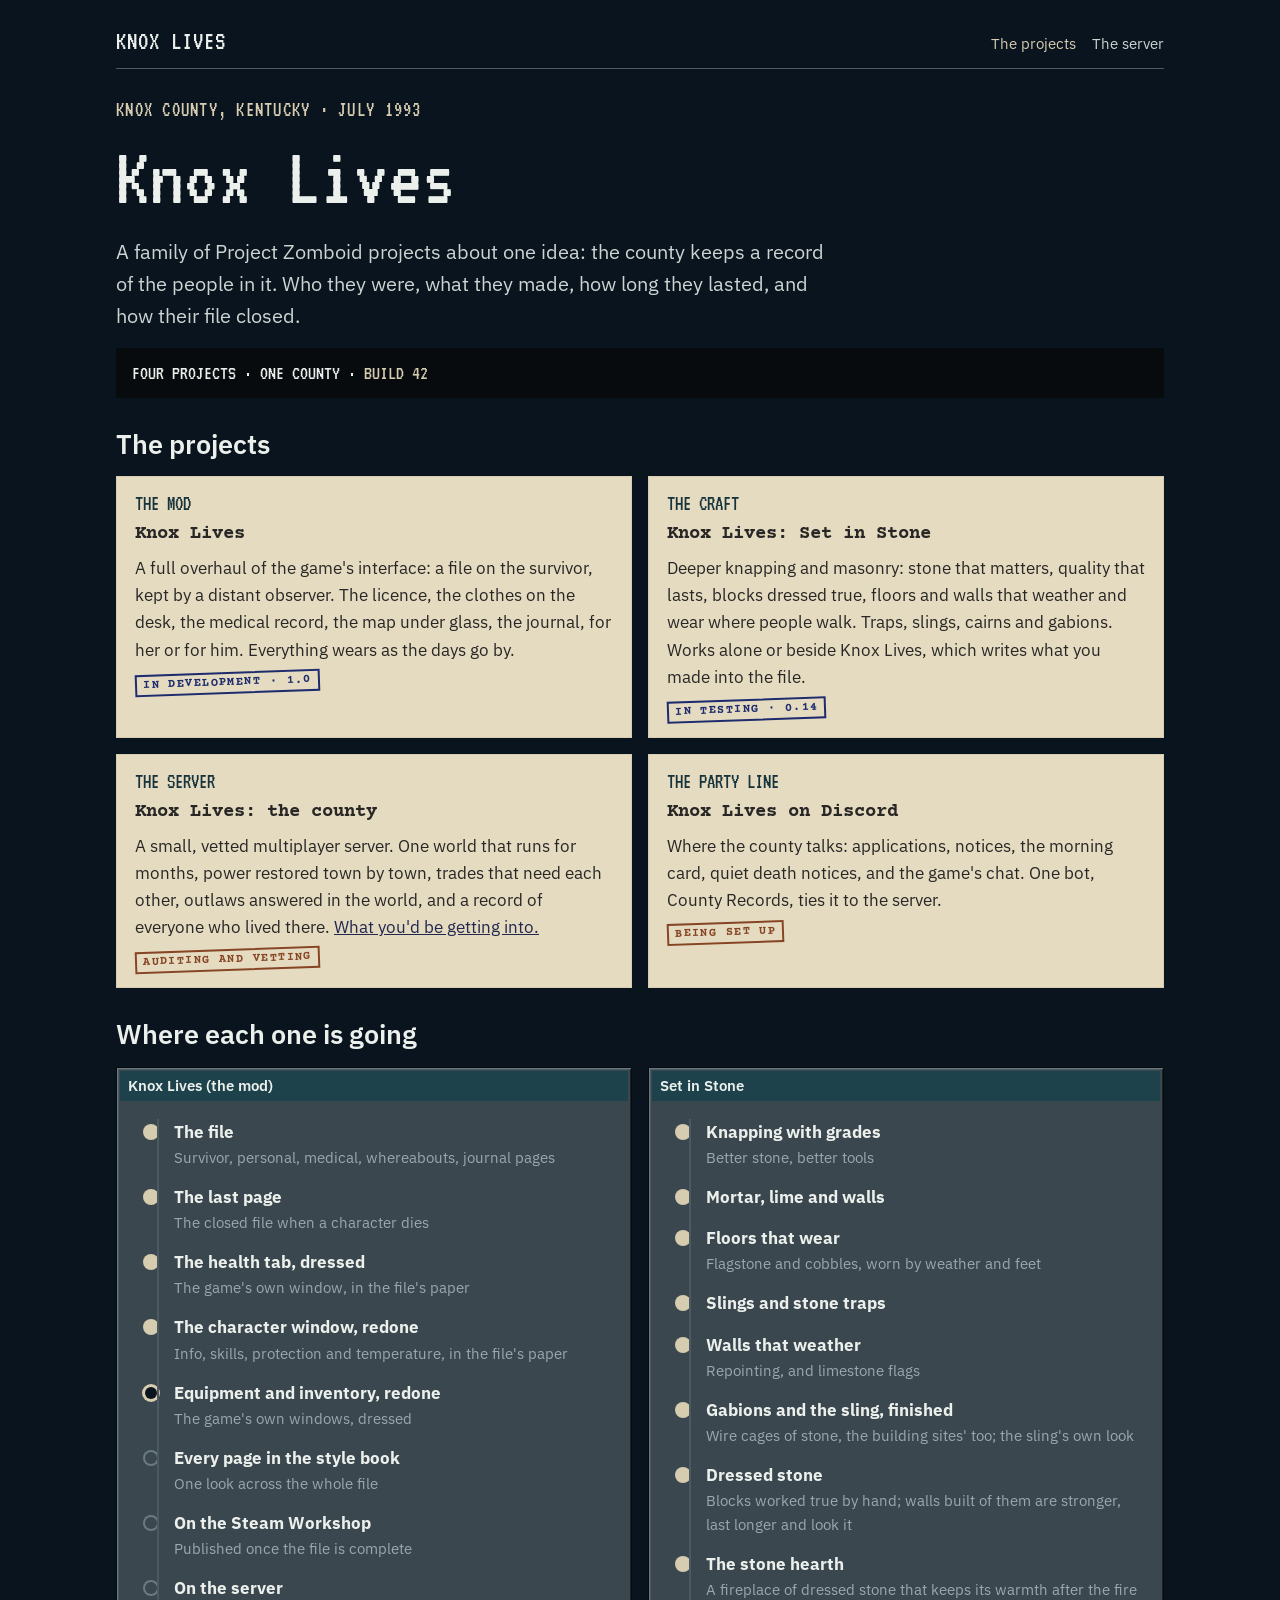
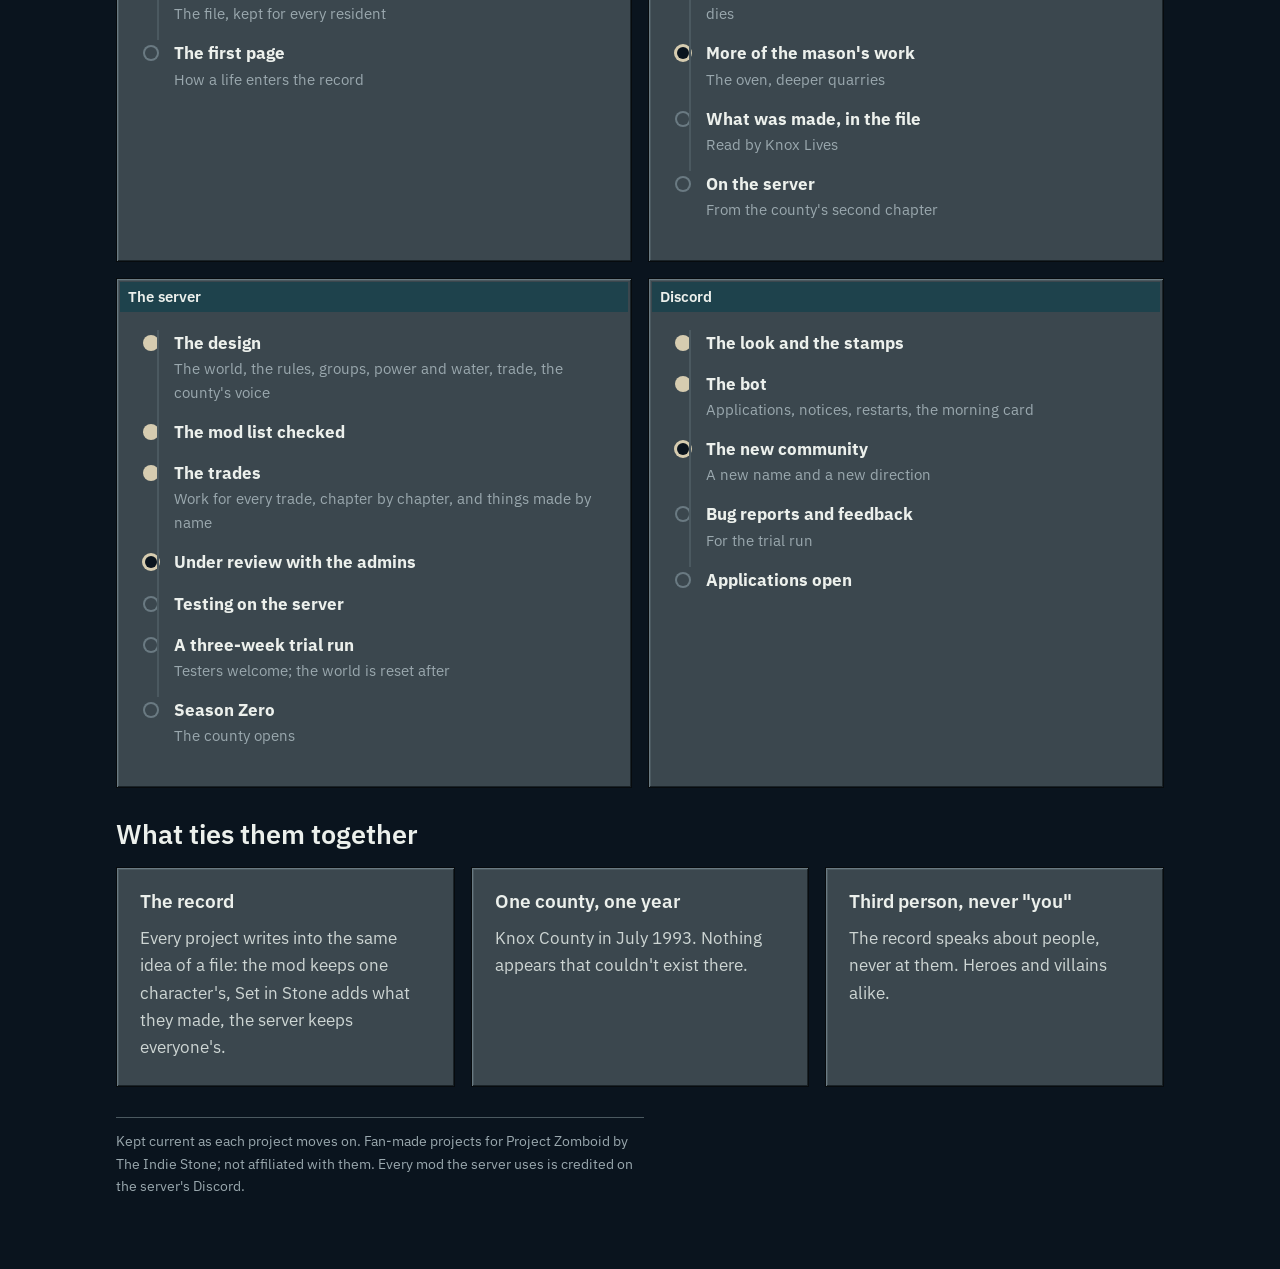
==== commit 0b21a58c: "Knox Lives road: the character window done, equipment and inventory now Co-Authored-By: Claude Fable" ====
--- a/index.html
+++ b/index.html
@@ -48,8 +48,8 @@
         <li class="done"><div><b>The file</b><span>Survivor, personal, medical, whereabouts, journal pages</span></div></li>
         <li class="done"><div><b>The last page</b><span>The closed file when a character dies</span></div></li>
         <li class="done"><div><b>The health tab, dressed</b><span>The game's own window, in the file's paper</span></div></li>
-        <li class="now"><div><b>The character window, redone</b><span>Info, skills, protection and temperature, in the file's paper</span></div></li>
-        <li><div><b>Equipment and inventory, redone</b><span>The game's own windows, dressed</span></div></li>
+        <li class="done"><div><b>The character window, redone</b><span>Info, skills, protection and temperature, in the file's paper</span></div></li>
+        <li class="now"><div><b>Equipment and inventory, redone</b><span>The game's own windows, dressed</span></div></li>
         <li><div><b>Every page in the style book</b><span>One look across the whole file</span></div></li>
         <li><div><b>On the Steam Workshop</b><span>Published once the file is complete</span></div></li>
         <li><div><b>On the server</b><span>The file, kept for every resident</span></div></li>
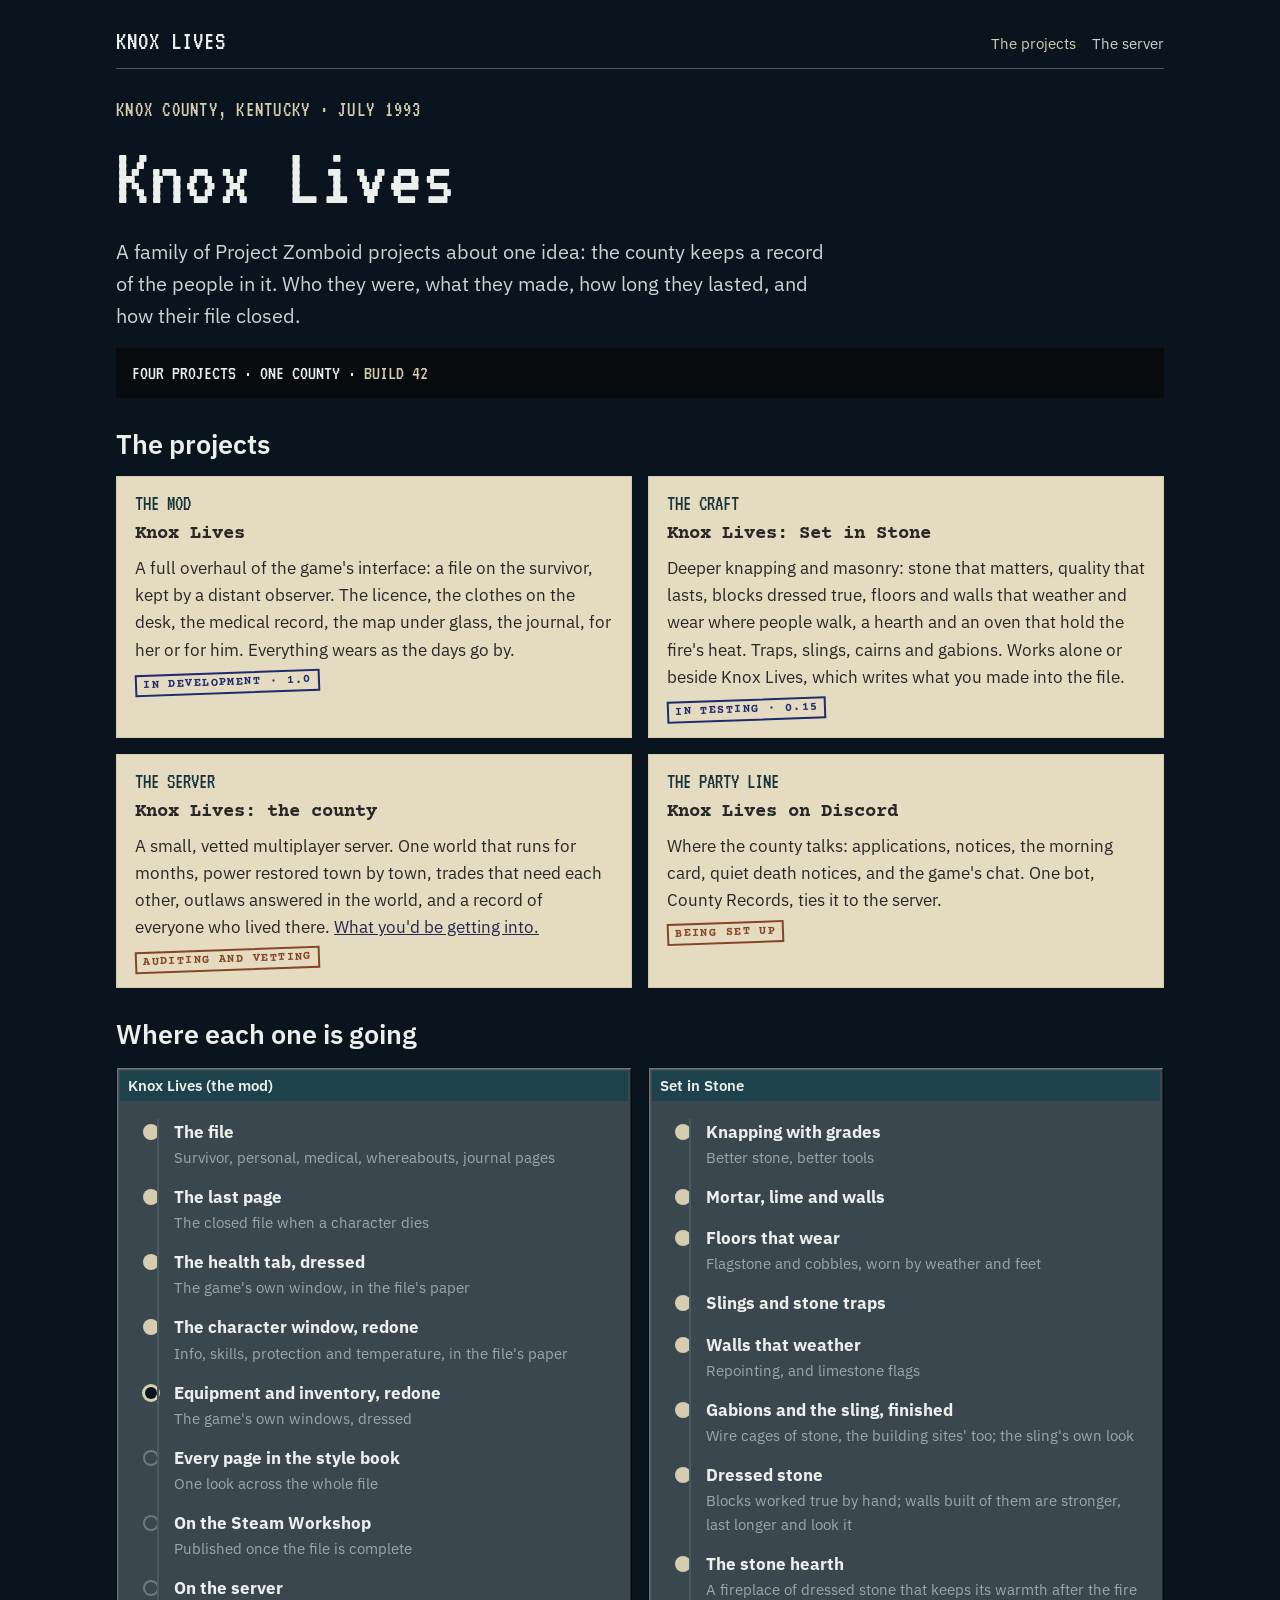
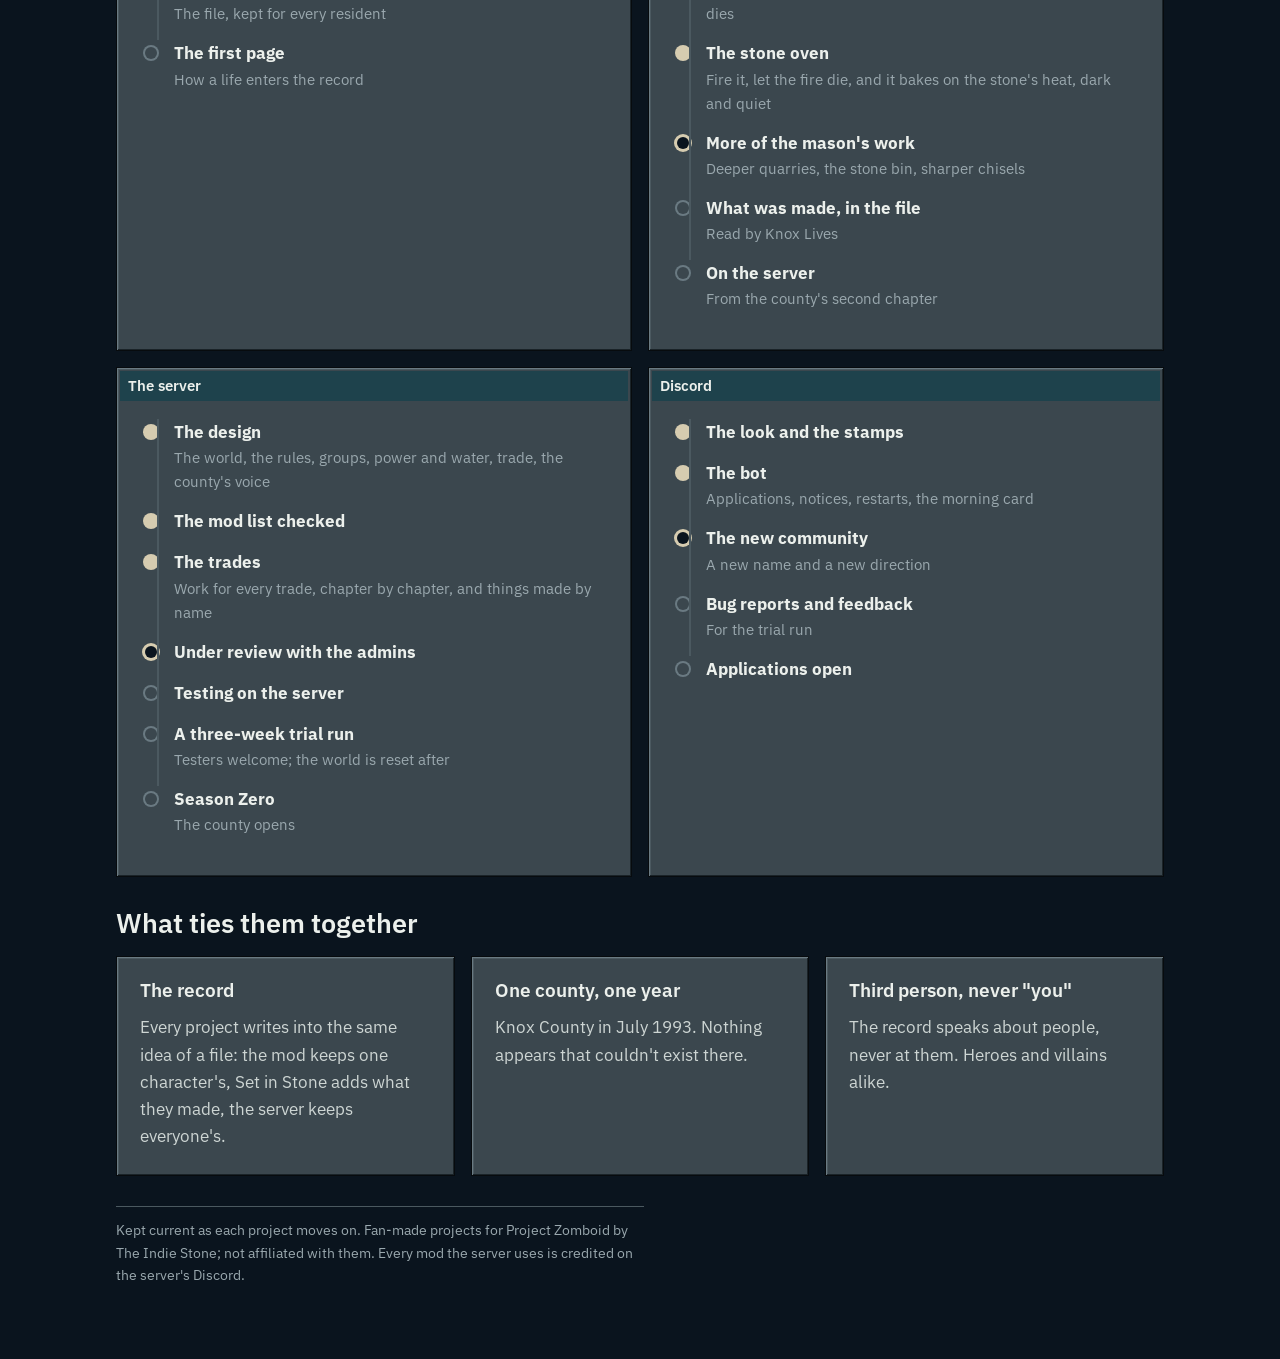
==== commit 3b3290e1: "Set in Stone: 0.15, the stone oven done Co-Authored-By: Claude Opus 5.5 <noreply@anthropic.com> Clau" ====
--- a/index.html
+++ b/index.html
@@ -30,8 +30,8 @@
         <p>A full overhaul of the game's interface: a file on the survivor, kept by a distant observer. The licence, the clothes on the desk, the medical record, the map under glass, the journal, for her or for him. Everything wears as the days go by.</p>
         <span class="stamp navy">in development · 1.0</span></article>
       <article class="paper"><span class="k">THE CRAFT</span><h3>Knox Lives: Set in Stone</h3>
-        <p>Deeper knapping and masonry: stone that matters, quality that lasts, blocks dressed true, floors and walls that weather and wear where people walk. Traps, slings, cairns and gabions. Works alone or beside Knox Lives, which writes what you made into the file.</p>
-        <span class="stamp navy">in testing · 0.14</span></article>
+        <p>Deeper knapping and masonry: stone that matters, quality that lasts, blocks dressed true, floors and walls that weather and wear where people walk, a hearth and an oven that hold the fire's heat. Traps, slings, cairns and gabions. Works alone or beside Knox Lives, which writes what you made into the file.</p>
+        <span class="stamp navy">in testing · 0.15</span></article>
       <article class="paper"><span class="k">THE SERVER</span><h3>Knox Lives: the county</h3>
         <p>A small, vetted multiplayer server. One world that runs for months, power restored town by town, trades that need each other, outlaws answered in the world, and a record of everyone who lived there. <a href="server.html">What you'd be getting into.</a></p>
         <span class="stamp sun">auditing and vetting</span></article>
@@ -64,7 +64,8 @@
         <li class="done"><div><b>Gabions and the sling, finished</b><span>Wire cages of stone, the building sites' too; the sling's own look</span></div></li>
         <li class="done"><div><b>Dressed stone</b><span>Blocks worked true by hand; walls built of them are stronger, last longer and look it</span></div></li>
         <li class="done"><div><b>The stone hearth</b><span>A fireplace of dressed stone that keeps its warmth after the fire dies</span></div></li>
-        <li class="now"><div><b>More of the mason's work</b><span>The oven, deeper quarries</span></div></li>
+        <li class="done"><div><b>The stone oven</b><span>Fire it, let the fire die, and it bakes on the stone's heat, dark and quiet</span></div></li>
+        <li class="now"><div><b>More of the mason's work</b><span>Deeper quarries, the stone bin, sharper chisels</span></div></li>
         <li><div><b>What was made, in the file</b><span>Read by Knox Lives</span></div></li>
         <li><div><b>On the server</b><span>From the county's second chapter</span></div></li>
       </ol></div></div>
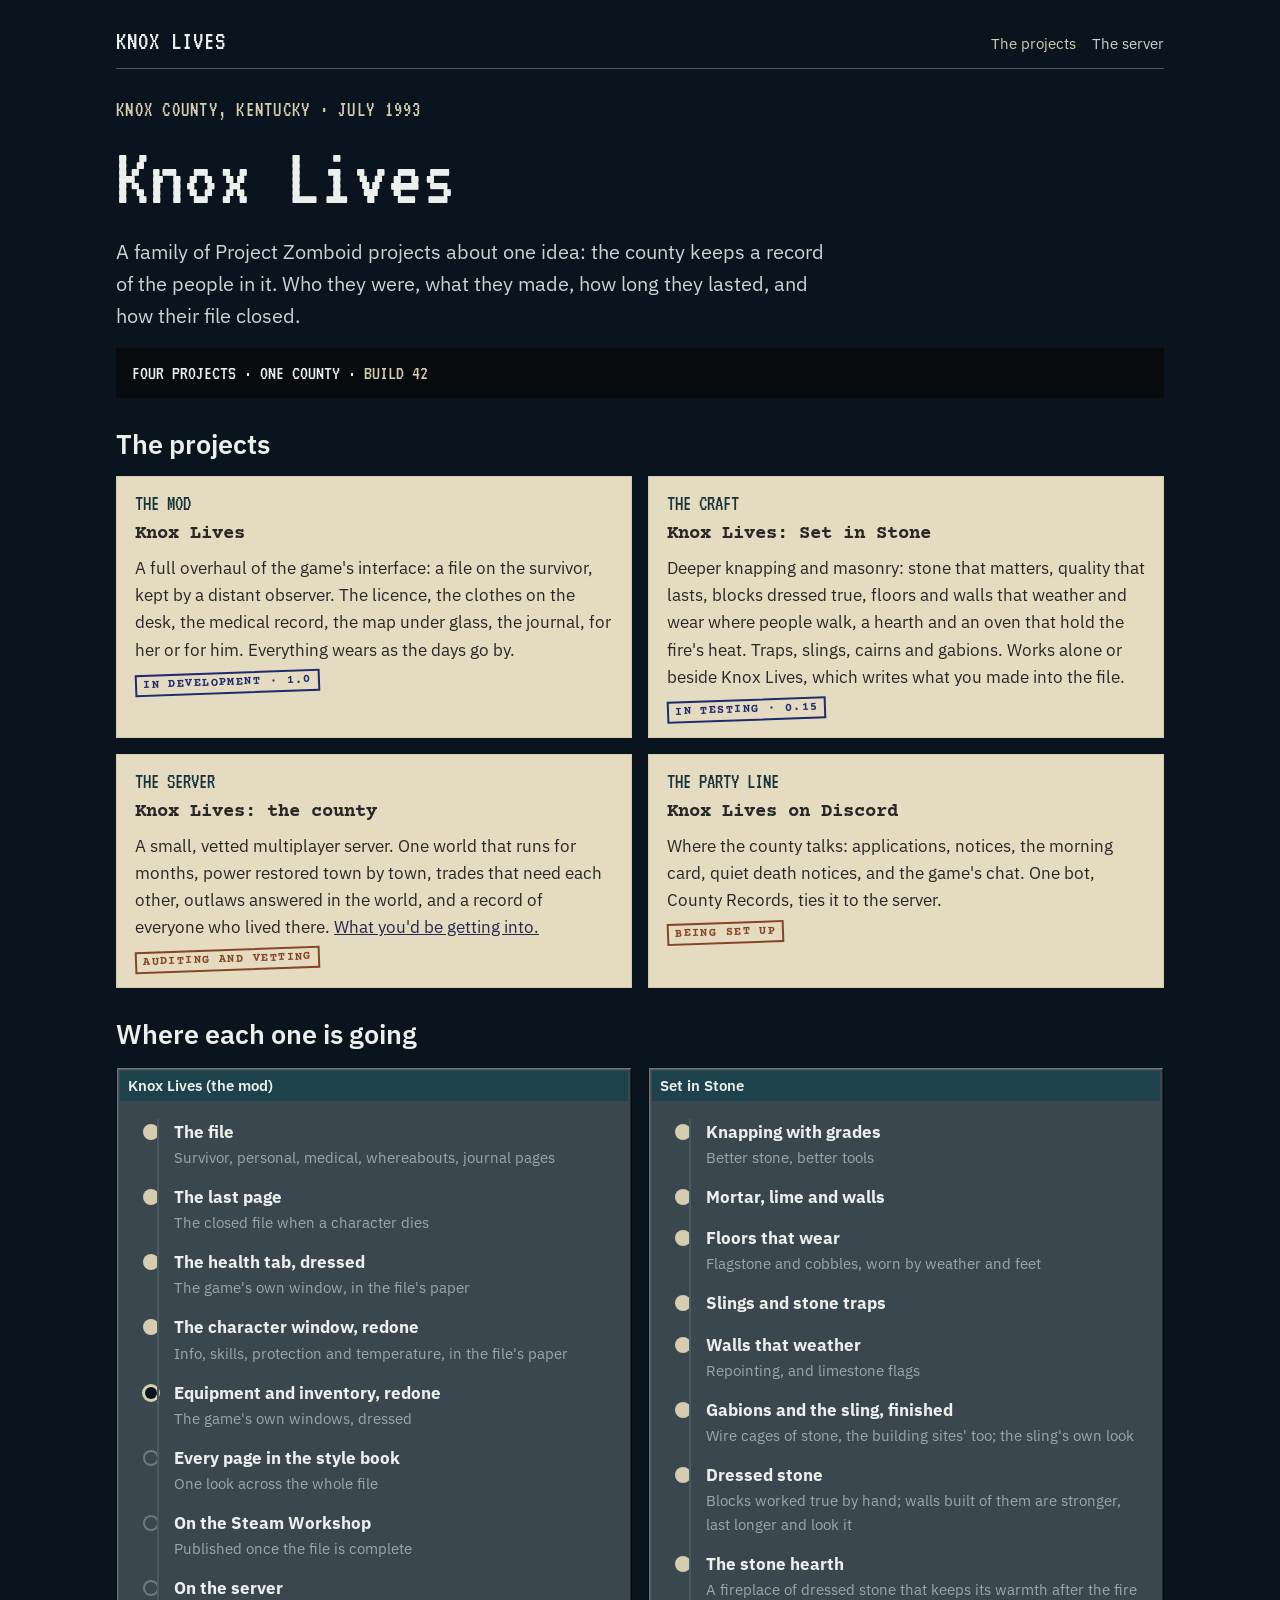
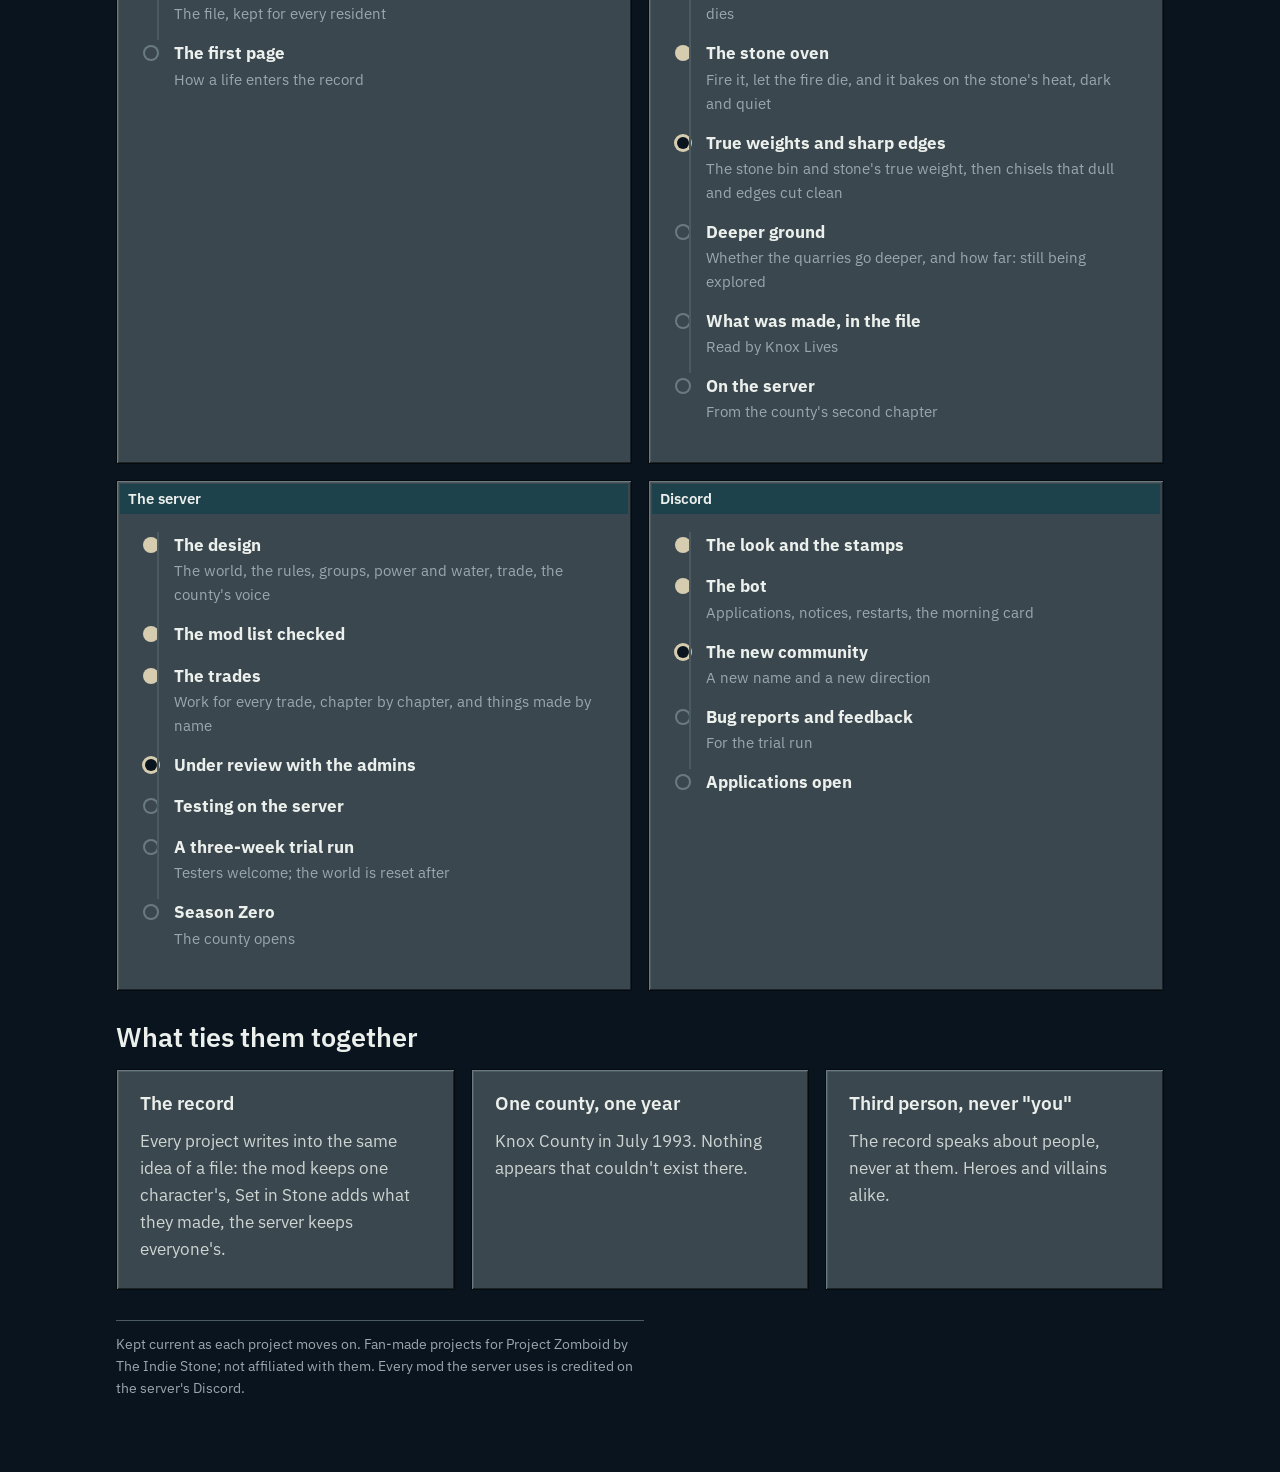
==== commit 088c40ac: "Set in Stone road: the stone bin and chisels next; deeper ground being explored (David, 13 Nov) (#11" ====
--- a/index.html
+++ b/index.html
@@ -65,7 +65,8 @@
         <li class="done"><div><b>Dressed stone</b><span>Blocks worked true by hand; walls built of them are stronger, last longer and look it</span></div></li>
         <li class="done"><div><b>The stone hearth</b><span>A fireplace of dressed stone that keeps its warmth after the fire dies</span></div></li>
         <li class="done"><div><b>The stone oven</b><span>Fire it, let the fire die, and it bakes on the stone's heat, dark and quiet</span></div></li>
-        <li class="now"><div><b>More of the mason's work</b><span>Deeper quarries, the stone bin, sharper chisels</span></div></li>
+        <li class="now"><div><b>True weights and sharp edges</b><span>The stone bin and stone's true weight, then chisels that dull and edges cut clean</span></div></li>
+        <li><div><b>Deeper ground</b><span>Whether the quarries go deeper, and how far: still being explored</span></div></li>
         <li><div><b>What was made, in the file</b><span>Read by Knox Lives</span></div></li>
         <li><div><b>On the server</b><span>From the county's second chapter</span></div></li>
       </ol></div></div>
